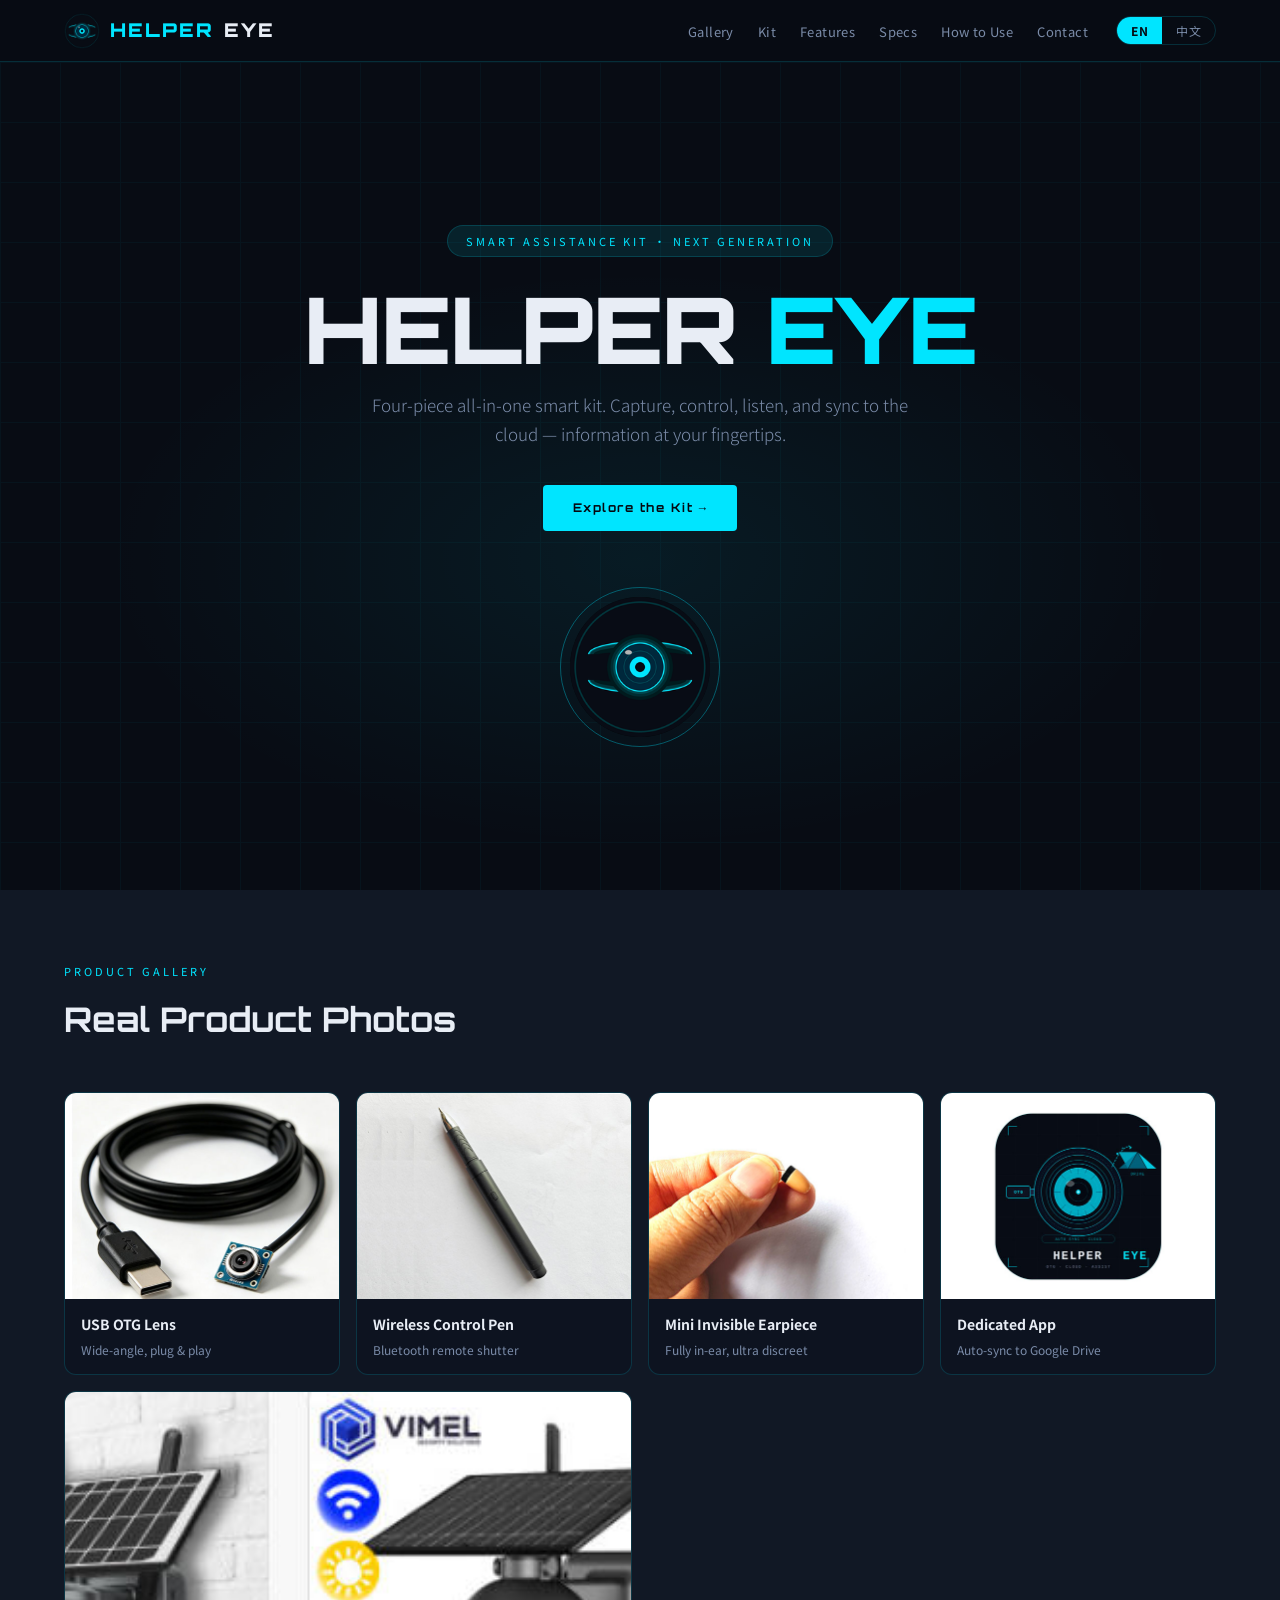
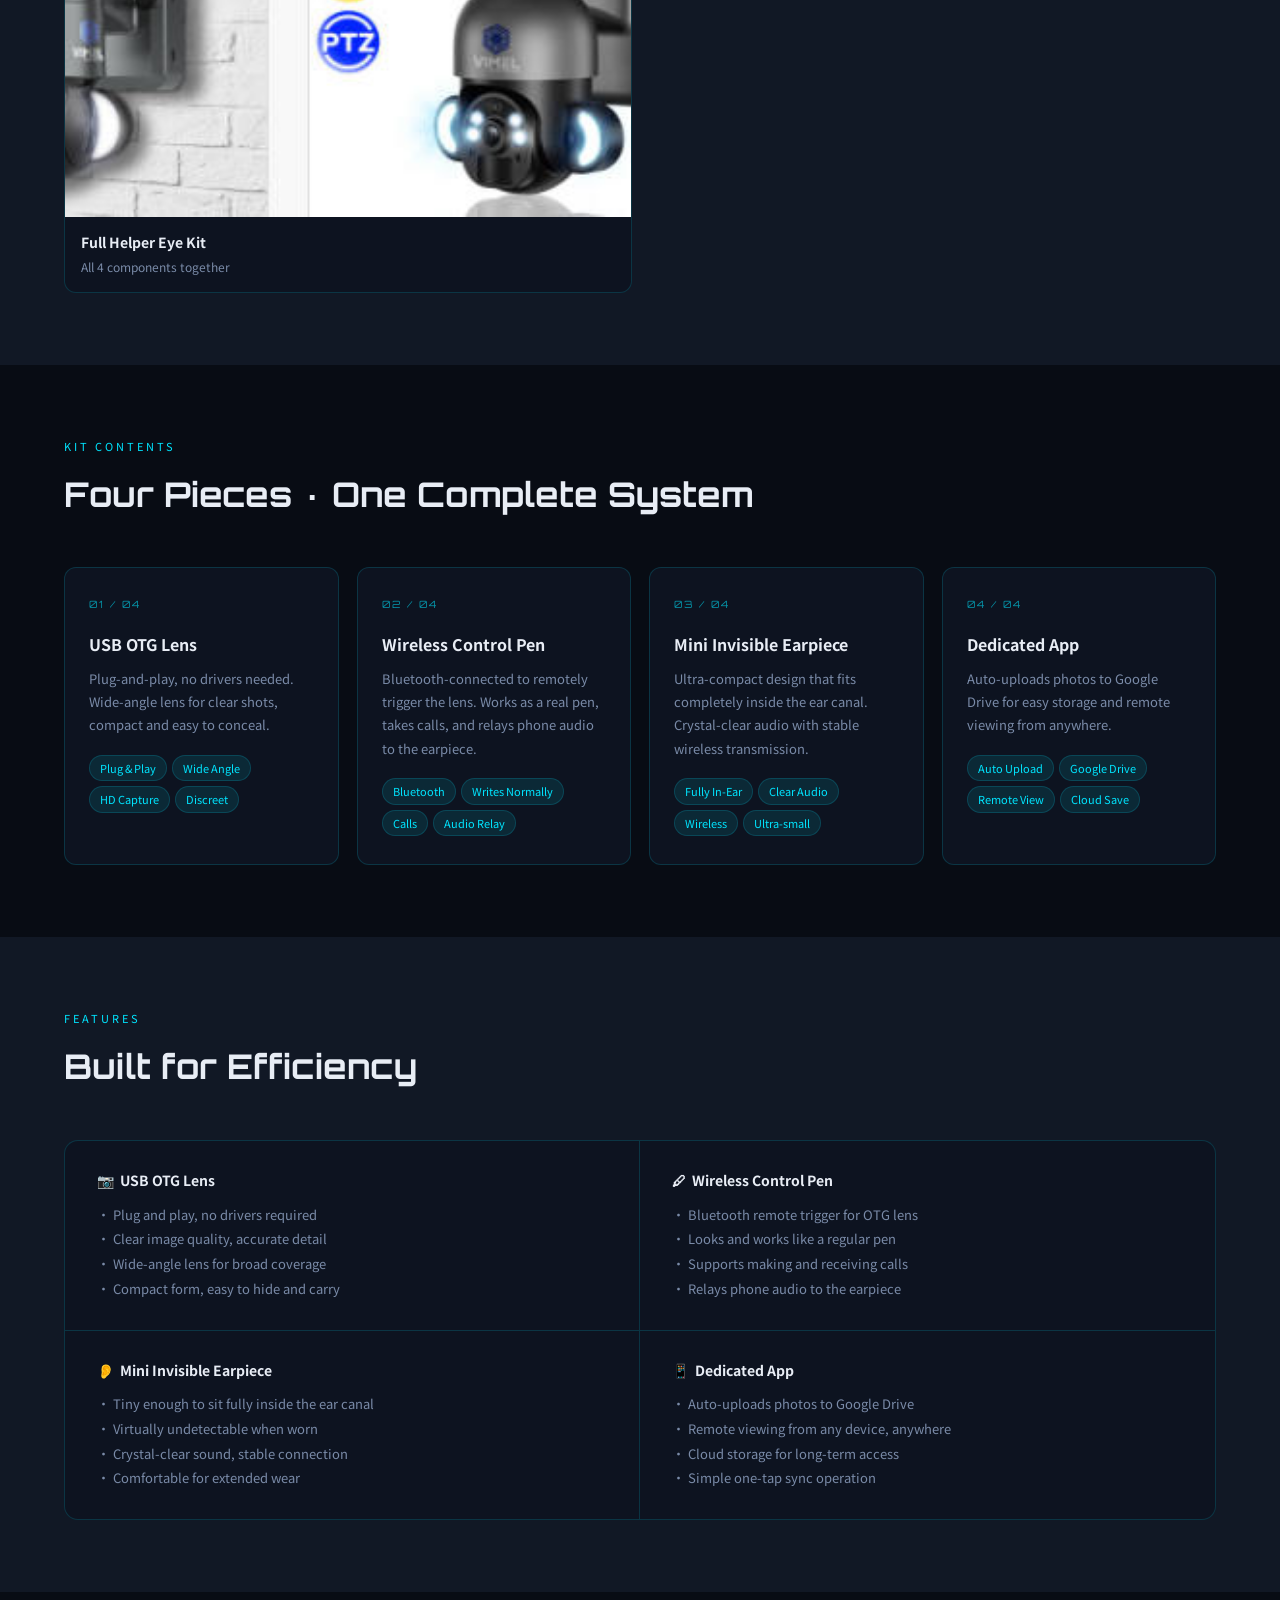
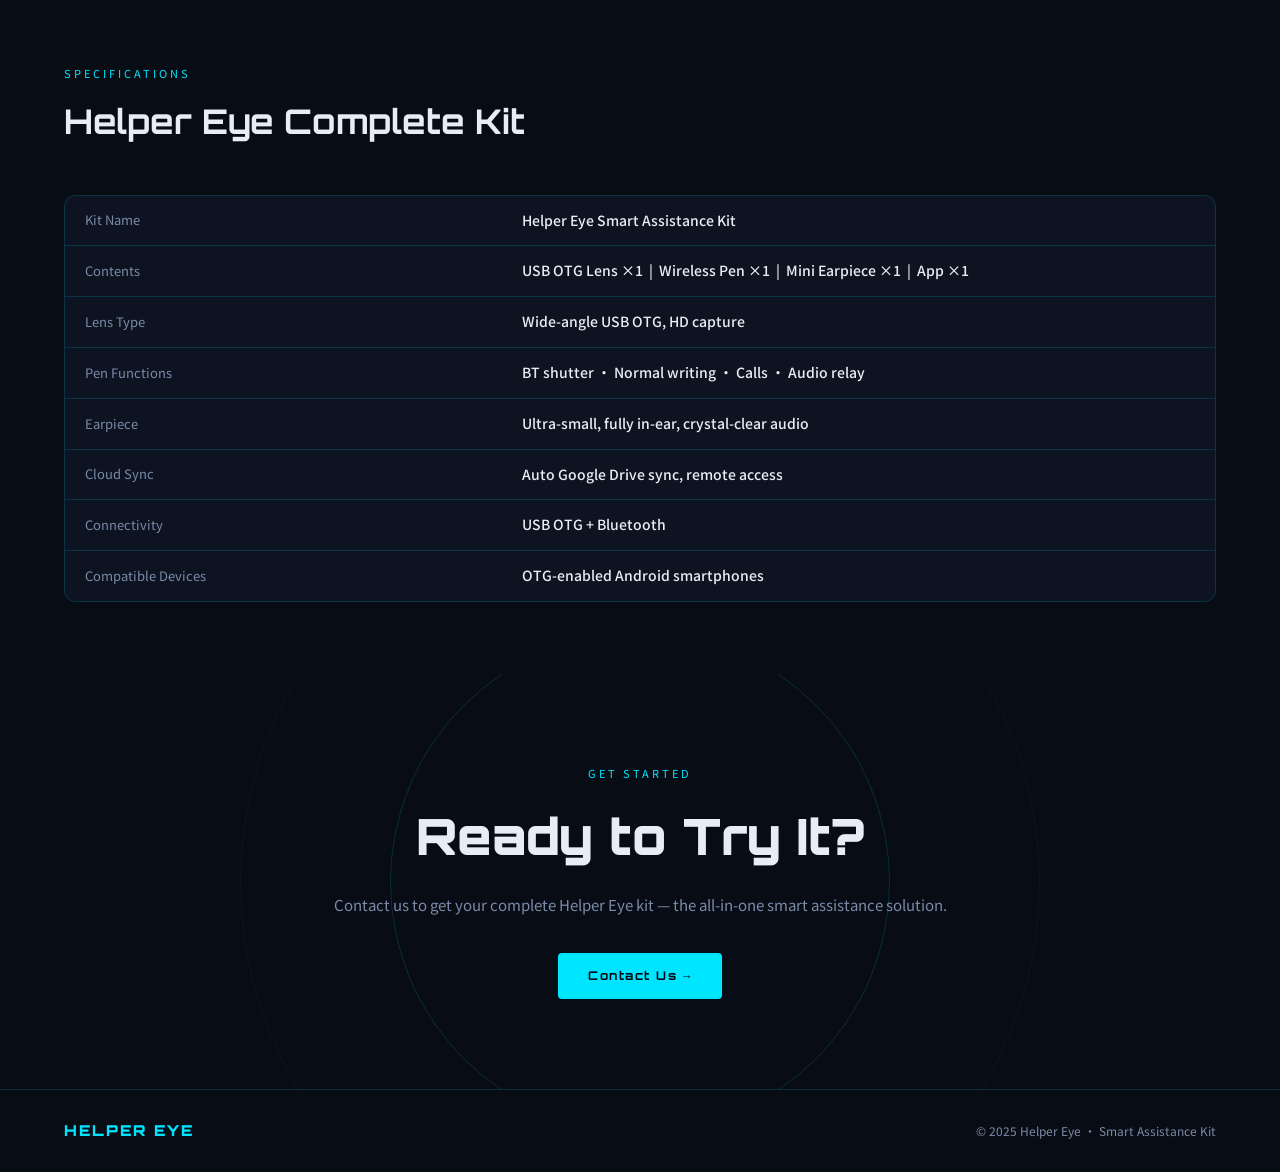
==== index.html @ c48b0da2 "Add files via upload" ====
<!DOCTYPE html>
<html lang="en">
<head>
  <meta charset="UTF-8">
  <meta name="viewport" content="width=device-width, initial-scale=1.0">
  <title>Helper Eye — Smart Assistance Kit</title>
  <link rel="icon" href="favicon.ico" type="image/x-icon">
  <link rel="apple-touch-icon" href="favicon-180.png">
  <link rel="stylesheet" href="style.css">
  <link href="https://fonts.googleapis.com/css2?family=Orbitron:wght@400;700;900&family=Noto+Sans+SC:wght@300;400;500;700&display=swap" rel="stylesheet">
</head>
<body>

<!-- NAV -->
<nav>
  <a href="#" class="nav-logo"><img src="favicon-180.png" alt="Helper Eye Logo" class="nav-logo-img">HELPER <span>EYE</span></a>
  <div class="nav-right">
    <ul class="nav-links" id="nav-links">
      <li><a href="#gallery" onclick="closeMenu()"><span class="en">Gallery</span><span class="zh">产品图册</span></a></li>
      <li><a href="#products" onclick="closeMenu()"><span class="en">Kit</span><span class="zh">套装内容</span></a></li>
      <li><a href="#features" onclick="closeMenu()"><span class="en">Features</span><span class="zh">产品特点</span></a></li>
      <li><a href="#specs" onclick="closeMenu()"><span class="en">Specs</span><span class="zh">规格</span></a></li>
      <li><a href="how-to-use.html" onclick="closeMenu()"><span class="en">How to Use</span><span class="zh">使用方式</span></a></li>
      <li><a href="contact.html" onclick="closeMenu()"><span class="en">Contact</span><span class="zh">联系</span></a></li>
      <li class="mobile-lang">
        <button class="lang-btn" id="mob-btn-en" onclick="setLang('en')">EN</button>
        <button class="lang-btn" id="mob-btn-zh" onclick="setLang('zh')">中文</button>
      </li>
    </ul>
    <div class="lang-toggle">
      <button class="lang-btn active" id="btn-en" onclick="setLang('en')">EN</button>
      <button class="lang-btn" id="btn-zh" onclick="setLang('zh')">中文</button>
    </div>
    <button class="hamburger" id="hamburger" onclick="toggleMenu()" aria-label="Menu">
      <span></span><span></span><span></span>
    </button>
  </div>
</nav>
<div class="nav-overlay" id="nav-overlay" onclick="closeMenu()"></div>

<!-- HERO -->
<section class="hero">
  <div class="hero-bg"></div>
  <div class="grid-bg"></div>
  <div class="hero-badge">
    <span class="en">Smart Assistance Kit · Next Generation</span>
    <span class="zh">智能辅助套装 · 全新一代</span>
  </div>
  <h1>HELPER <span class="accent">EYE</span></h1>
  <p class="hero-sub">
    <span class="en">Four-piece all-in-one smart kit. Capture, control, listen, and sync to the cloud — information at your fingertips.</span>
    <span class="zh">四件套装，一体化智能解决方案。拍摄、遥控、传音、云端同步，让信息触手可及。</span>
  </p>
  <a href="#products" class="hero-cta">
    <span class="en">Explore the Kit →</span>
    <span class="zh">查看套装内容 →</span>
  </a>
  <div class="hero-logo-wrap">
    <img src="images/logo.png" alt="Helper Eye Logo" class="hero-logo-img">
    <div class="hero-logo-ring r1"></div>
    <div class="hero-logo-ring r2"></div>
  </div>
</section>

<!-- GALLERY -->
<section id="gallery" class="bg-dark">
  <div class="section-label"><span class="en">Product Gallery</span><span class="zh">产品图册</span></div>
  <div class="section-title"><span class="en">Real Product Photos</span><span class="zh">产品实拍图</span></div>
  <div class="gallery-grid">

    <!-- 01 USB OTG Lens -->
    <div class="gallery-card">
      <img src="images/otg-lens.jpg" alt="USB OTG Lens" class="gallery-img">
      <div class="gallery-label">
        <div class="gallery-label-title"><span class="en">USB OTG Lens</span><span class="zh">USB OTG 镜头</span></div>
        <div class="gallery-label-sub"><span class="en">Wide-angle, plug &amp; play</span><span class="zh">广角镜头，即插即用</span></div>
      </div>
    </div>

    <!-- 02 Wireless Pen — REAL PHOTO -->
    <div class="gallery-card">
      <img src="images/wireless-pen.jpg" alt="Wireless Control Pen" class="gallery-img">
      <div class="gallery-label">
        <div class="gallery-label-title"><span class="en">Wireless Control Pen</span><span class="zh">无线遥控笔</span></div>
        <div class="gallery-label-sub"><span class="en">Bluetooth remote shutter</span><span class="zh">蓝牙遥控拍照</span></div>
      </div>
    </div>

    <!-- 03 Earpiece -->
    <div class="gallery-card">
      <img src="images/earpiece.jpg" alt="Mini Invisible Earpiece" class="gallery-img">
      <div class="gallery-label">
        <div class="gallery-label-title"><span class="en">Mini Invisible Earpiece</span><span class="zh">迷你隐形耳机</span></div>
        <div class="gallery-label-sub"><span class="en">Fully in-ear, ultra discreet</span><span class="zh">完全入耳，超小隐形</span></div>
      </div>
    </div>

    <!-- 04 App -->
    <div class="gallery-card">
      <img src="images/app-screenshot.jpg" alt="Dedicated App" class="gallery-img">
      <div class="gallery-label">
        <div class="gallery-label-title"><span class="en">Dedicated App</span><span class="zh">配套专属 APP</span></div>
        <div class="gallery-label-sub"><span class="en">Auto-sync to Google Drive</span><span class="zh">自动上传谷歌云盘</span></div>
      </div>
    </div>

    <!-- 05 Full Kit (wide) -->
    <div class="gallery-card gallery-wide">
      <img src="images/full-kit.jpg" alt="Full Helper Eye Kit" class="gallery-img">
      <div class="gallery-label">
        <div class="gallery-label-title"><span class="en">Full Helper Eye Kit</span><span class="zh">Helper Eye 完整套装</span></div>
        <div class="gallery-label-sub"><span class="en">All 4 components together</span><span class="zh">四件套装完整展示</span></div>
      </div>
    </div>

  </div>
</section>

<!-- KIT CONTENTS -->
<section id="products">
  <div class="section-label"><span class="en">Kit Contents</span><span class="zh">套装内容</span></div>
  <div class="section-title"><span class="en">Four Pieces · One Complete System</span><span class="zh">四件一体 · 完整套装</span></div>
  <div class="products-grid">

    <div class="product-card">
      <div class="card-num">01 / 04</div>
      <div class="card-title"><span class="en">USB OTG Lens</span><span class="zh">USB OTG 镜头</span></div>
      <div class="card-desc"><span class="en">Plug-and-play, no drivers needed. Wide-angle lens for clear shots, compact and easy to conceal.</span><span class="zh">即插即用，无需驱动。广角镜头拍照清晰，体积小巧，容易隐藏。</span></div>
      <div class="card-tags">
        <span class="tag"><span class="en">Plug &amp; Play</span><span class="zh">即插即用</span></span>
        <span class="tag"><span class="en">Wide Angle</span><span class="zh">广角镜头</span></span>
        <span class="tag"><span class="en">HD Capture</span><span class="zh">高清拍摄</span></span>
        <span class="tag"><span class="en">Discreet</span><span class="zh">易隐藏</span></span>
      </div>
    </div>

    <div class="product-card">
      <div class="card-num">02 / 04</div>
      <div class="card-title"><span class="en">Wireless Control Pen</span><span class="zh">无线遥控笔</span></div>
      <div class="card-desc"><span class="en">Bluetooth-connected to remotely trigger the lens. Works as a real pen, takes calls, and relays phone audio to the earpiece.</span><span class="zh">蓝牙遥控镜头拍照，可正常书写，可接听电话，可将手机声音传送给隐形耳机。</span></div>
      <div class="card-tags">
        <span class="tag"><span class="en">Bluetooth</span><span class="zh">蓝牙遥控</span></span>
        <span class="tag"><span class="en">Writes Normally</span><span class="zh">可正常书写</span></span>
        <span class="tag"><span class="en">Calls</span><span class="zh">接听电话</span></span>
        <span class="tag"><span class="en">Audio Relay</span><span class="zh">声音传送</span></span>
      </div>
    </div>

    <div class="product-card">
      <div class="card-num">03 / 04</div>
      <div class="card-title"><span class="en">Mini Invisible Earpiece</span><span class="zh">无线迷你隐形耳机</span></div>
      <div class="card-desc"><span class="en">Ultra-compact design that fits completely inside the ear canal. Crystal-clear audio with stable wireless transmission.</span><span class="zh">超小体积，可完全放进耳道，佩戴隐蔽。声音清晰，无线传输稳定。</span></div>
      <div class="card-tags">
        <span class="tag"><span class="en">Fully In-Ear</span><span class="zh">完全隐形</span></span>
        <span class="tag"><span class="en">Clear Audio</span><span class="zh">声音清晰</span></span>
        <span class="tag"><span class="en">Wireless</span><span class="zh">无线传输</span></span>
        <span class="tag"><span class="en">Ultra-small</span><span class="zh">超小体积</span></span>
      </div>
    </div>

    <div class="product-card">
      <div class="card-num">04 / 04</div>
      <div class="card-title"><span class="en">Dedicated App</span><span class="zh">配套专属 APP</span></div>
      <div class="card-desc"><span class="en">Auto-uploads photos to Google Drive for easy storage and remote viewing from anywhere.</span><span class="zh">自动上传图片至谷歌云盘，支持远程查看与方便保存，数据安全有保障。</span></div>
      <div class="card-tags">
        <span class="tag"><span class="en">Auto Upload</span><span class="zh">自动上传</span></span>
        <span class="tag">Google Drive</span>
        <span class="tag"><span class="en">Remote View</span><span class="zh">远程查看</span></span>
        <span class="tag"><span class="en">Cloud Save</span><span class="zh">方便保存</span></span>
      </div>
    </div>

  </div>
</section>

<!-- FEATURES -->
<section id="features" class="bg-dark">
  <div class="section-label"><span class="en">Features</span><span class="zh">产品特点</span></div>
  <div class="section-title"><span class="en">Built for Efficiency</span><span class="zh">专为效率而生</span></div>
  <div class="features-wrap">
    <div class="feature-row">
      <div class="feature-cell">
        <div class="feature-name">📷 &nbsp;<span class="en">USB OTG Lens</span><span class="zh">USB OTG 镜头</span></div>
        <div class="feature-detail">
          <span class="en">· Plug and play, no drivers required<br>· Clear image quality, accurate detail<br>· Wide-angle lens for broad coverage<br>· Compact form, easy to hide and carry</span>
          <span class="zh">· 即插即用，无需任何驱动<br>· 拍照画质清晰，细节还原准确<br>· 广角镜头，视野范围广<br>· 体积小巧，容易隐藏携带</span>
        </div>
      </div>
      <div class="feature-cell">
        <div class="feature-name">🖊 &nbsp;<span class="en">Wireless Control Pen</span><span class="zh">无线遥控笔</span></div>
        <div class="feature-detail">
          <span class="en">· Bluetooth remote trigger for OTG lens<br>· Looks and works like a regular pen<br>· Supports making and receiving calls<br>· Relays phone audio to the earpiece</span>
          <span class="zh">· 蓝牙遥控 USB OTG 镜头拍照<br>· 外观正常，可日常书写使用<br>· 支持接听和拨打电话<br>· 可将手机声音传送至隐形耳机</span>
        </div>
      </div>
    </div>
    <div class="feature-row">
      <div class="feature-cell">
        <div class="feature-name">👂 &nbsp;<span class="en">Mini Invisible Earpiece</span><span class="zh">迷你隐形耳机</span></div>
        <div class="feature-detail">
          <span class="en">· Tiny enough to sit fully inside the ear canal<br>· Virtually undetectable when worn<br>· Crystal-clear sound, stable connection<br>· Comfortable for extended wear</span>
          <span class="zh">· 超小设计，可完全放进耳道<br>· 佩戴后外观隐蔽，不易察觉<br>· 声音清晰，传输稳定不断音<br>· 舒适佩戴，长时间使用无负担</span>
        </div>
      </div>
      <div class="feature-cell">
        <div class="feature-name">📱 &nbsp;<span class="en">Dedicated App</span><span class="zh">专属 APP</span></div>
        <div class="feature-detail">
          <span class="en">· Auto-uploads photos to Google Drive<br>· Remote viewing from any device, anywhere<br>· Cloud storage for long-term access<br>· Simple one-tap sync operation</span>
          <span class="zh">· 拍摄后自动上传谷歌云盘<br>· 支持随时随地远程查看图片<br>· 云端存储，方便长期保存<br>· 操作简单，一键完成同步</span>
        </div>
      </div>
    </div>
  </div>
</section>

<!-- SPECS -->
<section id="specs">
  <div class="section-label"><span class="en">Specifications</span><span class="zh">套装规格</span></div>
  <div class="section-title"><span class="en">Helper Eye Complete Kit</span><span class="zh">Helper Eye 完整套装</span></div>
  <div class="spec-wrap">
    <table class="spec-table">
      <tr>
        <td><span class="en">Kit Name</span><span class="zh">套装名称</span></td>
        <td>Helper Eye Smart Assistance Kit</td>
      </tr>
      <tr>
        <td><span class="en">Contents</span><span class="zh">套装内容</span></td>
        <td><span class="en">USB OTG Lens ×1 &nbsp;|&nbsp; Wireless Pen ×1 &nbsp;|&nbsp; Mini Earpiece ×1 &nbsp;|&nbsp; App ×1</span><span class="zh">USB OTG 镜头 ×1 &nbsp;|&nbsp; 遥控笔 ×1 &nbsp;|&nbsp; 隐形耳机 ×1 &nbsp;|&nbsp; 专属 APP ×1</span></td>
      </tr>
      <tr>
        <td><span class="en">Lens Type</span><span class="zh">镜头类型</span></td>
        <td><span class="en">Wide-angle USB OTG, HD capture</span><span class="zh">广角 USB OTG 镜头，高清拍摄</span></td>
      </tr>
      <tr>
        <td><span class="en">Pen Functions</span><span class="zh">遥控笔功能</span></td>
        <td><span class="en">BT shutter · Normal writing · Calls · Audio relay</span><span class="zh">蓝牙遥控拍照 · 正常书写 · 接听电话 · 声音传送</span></td>
      </tr>
      <tr>
        <td><span class="en">Earpiece</span><span class="zh">耳机特点</span></td>
        <td><span class="en">Ultra-small, fully in-ear, crystal-clear audio</span><span class="zh">超小隐形，完全入耳，声音清晰</span></td>
      </tr>
      <tr>
        <td><span class="en">Cloud Sync</span><span class="zh">云端同步</span></td>
        <td><span class="en">Auto Google Drive sync, remote access</span><span class="zh">谷歌云盘自动同步，支持远程查看</span></td>
      </tr>
      <tr>
        <td><span class="en">Connectivity</span><span class="zh">连接方式</span></td>
        <td>USB OTG + Bluetooth</td>
      </tr>
      <tr>
        <td><span class="en">Compatible Devices</span><span class="zh">适用设备</span></td>
        <td><span class="en">OTG-enabled Android smartphones</span><span class="zh">支持 OTG 的 Android 手机</span></td>
      </tr>
    </table>
  </div>
</section>

<!-- CTA / CONTACT -->
<section class="cta-section" id="contact">
  <div class="cta-ring r1"></div>
  <div class="cta-ring r2"></div>
  <div class="section-label"><span class="en">Get Started</span><span class="zh">立即获取</span></div>
  <div class="cta-title"><span class="en">Ready to Try It?</span><span class="zh">准备好了吗？</span></div>
  <p class="cta-sub">
    <span class="en">Contact us to get your complete Helper Eye kit — the all-in-one smart assistance solution.</span>
    <span class="zh">联系我们获取 Helper Eye 完整套装，体验四件合一的智能辅助方案。</span>
  </p>
  <a href="contact.html" class="hero-cta">
    <span class="en">Contact Us →</span>
    <span class="zh">立即联系我们 →</span>
  </a>
</section>

<!-- FOOTER -->
<footer>
  <div class="footer-logo">HELPER EYE</div>
  <div class="footer-copy">© 2025 Helper Eye · <span class="en">Smart Assistance Kit</span><span class="zh">智能辅助套装</span></div>
</footer>

<script src="script.js"></script>
</body>
</html>
---- style.css ----
/* ============================================
   Helper Eye — style.css
   ============================================ */

*, *::before, *::after { box-sizing: border-box; margin: 0; padding: 0; }

:root {
  --primary: #00e5ff;
  --primary-dim: rgba(0, 229, 255, 0.10);
  --primary-glow: rgba(0, 229, 255, 0.30);
  --bg: #080c14;
  --bg2: #0d1320;
  --bg3: #111825;
  --text: #e8edf5;
  --text-dim: #7a8ba8;
  --border: rgba(0, 229, 255, 0.16);
}

html { scroll-behavior: smooth; }

body {
  background: var(--bg);
  color: var(--text);
  font-family: 'Noto Sans SC', sans-serif;
  font-weight: 400;
  line-height: 1.7;
  overflow-x: hidden;
}

/* ── LANGUAGE SWITCHER ── */
.zh { display: none; }
.en { display: inline; }

body.lang-zh .zh { display: inline; }
body.lang-zh .en { display: none; }

/* ── NAV ── */
nav {
  position: sticky;
  top: 0;
  z-index: 100;
  display: flex;
  align-items: center;
  justify-content: space-between;
  padding: 0 5%;
  height: 62px;
  background: rgba(8, 12, 20, 0.92);
  backdrop-filter: blur(14px);
  border-bottom: 0.5px solid var(--border);
}
.nav-logo {
  font-family: 'Orbitron', monospace;
  font-weight: 900;
  font-size: 19px;
  color: var(--primary);
  letter-spacing: 2px;
  text-decoration: none;
  display: flex;
  align-items: center;
  gap: 10px;
}
.nav-logo span { color: var(--text); }
.nav-logo-img {
  width: 36px;
  height: 36px;
  object-fit: contain;
  border-radius: 50%;
  flex-shrink: 0;
}
.nav-right { display: flex; align-items: center; gap: 28px; }
.nav-links { display: flex; gap: 24px; list-style: none; }
.nav-links a {
  font-size: 13px;
  color: var(--text-dim);
  text-decoration: none;
  letter-spacing: 0.4px;
  transition: color 0.2s;
}
.nav-links a:hover { color: var(--primary); }
.lang-toggle {
  display: flex;
  border: 0.5px solid var(--border);
  border-radius: 20px;
  overflow: hidden;
}
.lang-btn {
  padding: 5px 14px;
  cursor: pointer;
  color: var(--text-dim);
  background: transparent;
  border: none;
  font-size: 12px;
  letter-spacing: 0.5px;
  transition: all 0.2s;
  font-family: inherit;
}
.lang-btn.active {
  background: var(--primary);
  color: #050810;
  font-weight: 700;
}

/* ── HERO ── */
.hero {
  min-height: 92vh;
  display: flex;
  flex-direction: column;
  align-items: center;
  justify-content: center;
  text-align: center;
  padding: 80px 5% 60px;
  position: relative;
  overflow: hidden;
}
.hero-bg {
  position: absolute; inset: 0; z-index: 0;
  background: radial-gradient(ellipse 60% 50% at 50% 60%, rgba(0,229,255,0.07) 0%, transparent 70%);
}
.grid-bg {
  position: absolute; inset: 0; z-index: 0; opacity: 0.035;
  background-image:
    linear-gradient(var(--primary) 1px, transparent 1px),
    linear-gradient(90deg, var(--primary) 1px, transparent 1px);
  background-size: 60px 60px;
}
.hero-badge {
  position: relative; z-index: 1;
  display: inline-block;
  font-size: 11px;
  letter-spacing: 3px;
  text-transform: uppercase;
  color: var(--primary);
  border: 0.5px solid var(--border);
  padding: 6px 18px;
  border-radius: 20px;
  margin-bottom: 24px;
  background: var(--primary-dim);
}
.hero h1 {
  position: relative; z-index: 1;
  font-family: 'Orbitron', monospace;
  font-weight: 900;
  font-size: clamp(44px, 9vw, 92px);
  line-height: 1.04;
  letter-spacing: -1px;
  margin-bottom: 14px;
}
.hero h1 .accent { color: var(--primary); }
.hero-sub {
  position: relative; z-index: 1;
  font-size: clamp(14px, 2vw, 17px);
  color: var(--text-dim);
  max-width: 540px;
  margin: 0 auto 36px;
  font-weight: 300;
}
.hero-cta {
  position: relative; z-index: 1;
  display: inline-flex;
  align-items: center;
  gap: 10px;
  background: var(--primary);
  color: #050810;
  font-family: 'Orbitron', monospace;
  font-weight: 700;
  font-size: 12px;
  letter-spacing: 1.5px;
  padding: 13px 30px;
  border-radius: 4px;
  text-decoration: none;
  transition: opacity 0.2s, transform 0.2s;
}
.hero-cta:hover { opacity: 0.85; transform: translateY(-2px); }
.eye-svg {
  position: relative; z-index: 1;
  margin-top: 56px;
  width: 110px; height: 55px;
}

/* ── HERO LOGO ── */
.hero-logo-wrap {
  position: relative;
  z-index: 1;
  margin-top: 56px;
  width: 160px;
  height: 160px;
  display: flex;
  align-items: center;
  justify-content: center;
}
.hero-logo-img {
  width: 140px;
  height: 140px;
  object-fit: contain;
  border-radius: 50%;
  position: relative;
  z-index: 2;
  animation: hero-logo-pulse 4s ease-in-out infinite;
}
@keyframes hero-logo-pulse {
  0%, 100% { filter: drop-shadow(0 0 12px rgba(0,229,255,0.5)); }
  50%       { filter: drop-shadow(0 0 28px rgba(0,229,255,0.9)); }
}
.hero-logo-ring {
  position: absolute;
  border-radius: 50%;
  border: 1px solid rgba(0,229,255,0.3);
  animation: hero-ring-expand 3s ease-out infinite;
}
.hero-logo-ring.r1 {
  width: 160px; height: 160px;
  animation-delay: 0s;
}
.hero-logo-ring.r2 {
  width: 160px; height: 160px;
  animation-delay: 1.5s;
}
@keyframes hero-ring-expand {
  0%   { transform: scale(1);   opacity: 0.5; }
  100% { transform: scale(1.6); opacity: 0; }
}

/* ── SECTIONS ── */
section { padding: 72px 5%; }
.bg-dark { background: var(--bg3); }
.section-label {
  font-size: 11px;
  letter-spacing: 3px;
  text-transform: uppercase;
  color: var(--primary);
  margin-bottom: 10px;
}
.section-title {
  font-family: 'Orbitron', monospace;
  font-weight: 700;
  font-size: clamp(22px, 4vw, 34px);
  margin-bottom: 44px;
  color: var(--text);
}

/* ── GALLERY ── */
.gallery-grid {
  display: grid;
  grid-template-columns: repeat(auto-fit, minmax(220px, 1fr));
  gap: 16px;
}
.gallery-card {
  border-radius: 12px;
  overflow: hidden;
  border: 0.5px solid var(--border);
  background: var(--bg2);
  transition: border-color 0.3s, transform 0.3s;
  cursor: pointer;
}
.gallery-card:hover { border-color: var(--primary); transform: translateY(-4px); }
.gallery-wide { grid-column: span 2; }
.gallery-img {
  width: 100%;
  aspect-ratio: 4 / 3;
  object-fit: cover;
  display: block;
}
.gallery-placeholder {
  width: 100%;
  aspect-ratio: 4 / 3;
  display: flex;
  flex-direction: column;
  align-items: center;
  justify-content: center;
  background: linear-gradient(135deg, var(--bg3) 0%, #0a1020 100%);
  border-bottom: 0.5px solid var(--border);
  gap: 12px;
  color: var(--text-dim);
}
.gallery-placeholder svg { opacity: 0.35; }
.placeholder-text {
  font-size: 11px;
  letter-spacing: 1px;
  opacity: 0.5;
}
.gallery-label { padding: 14px 16px; }
.gallery-label-title { font-size: 14px; font-weight: 700; color: var(--text); margin-bottom: 3px; }
.gallery-label-sub { font-size: 12px; color: var(--text-dim); }

/* ── PRODUCT CARDS ── */
.products-grid {
  display: grid;
  grid-template-columns: repeat(auto-fit, minmax(230px, 1fr));
  gap: 18px;
}
.product-card {
  background: var(--bg2);
  border: 0.5px solid var(--border);
  border-radius: 12px;
  padding: 28px 24px;
  position: relative;
  overflow: hidden;
  transition: border-color 0.3s, transform 0.3s;
}
.product-card:hover { border-color: var(--primary); transform: translateY(-4px); }
.product-card::before {
  content: '';
  position: absolute; top: 0; left: 0; right: 0; height: 2px;
  background: linear-gradient(90deg, transparent, var(--primary), transparent);
  opacity: 0;
  transition: opacity 0.3s;
}
.product-card:hover::before { opacity: 1; }
.card-num {
  font-family: 'Orbitron', monospace;
  font-size: 10px;
  color: var(--primary);
  letter-spacing: 2px;
  margin-bottom: 18px;
  opacity: 0.6;
}
.card-title { font-weight: 700; font-size: 16px; margin-bottom: 8px; color: var(--text); }
.card-desc { font-size: 13px; color: var(--text-dim); line-height: 1.8; }
.card-tags { display: flex; flex-wrap: wrap; gap: 5px; margin-top: 18px; }
.tag {
  font-size: 11px;
  padding: 3px 10px;
  border-radius: 20px;
  border: 0.5px solid var(--border);
  color: var(--primary);
  background: var(--primary-dim);
}

/* ── FEATURES ── */
.features-wrap {
  background: var(--bg2);
  border: 0.5px solid var(--border);
  border-radius: 14px;
  overflow: hidden;
}
.feature-row {
  display: grid;
  grid-template-columns: 1fr 1fr;
  border-bottom: 0.5px solid var(--border);
}
.feature-row:last-child { border-bottom: none; }
.feature-cell { padding: 28px 32px; border-right: 0.5px solid var(--border); }
.feature-cell:last-child { border-right: none; }
.feature-name { font-weight: 700; font-size: 14px; margin-bottom: 10px; color: var(--text); }
.feature-detail { font-size: 13px; color: var(--text-dim); line-height: 1.9; }

/* ── SPEC TABLE ── */
.spec-wrap {
  background: var(--bg2);
  border: 0.5px solid var(--border);
  border-radius: 12px;
  overflow: hidden;
}
.spec-table { width: 100%; border-collapse: collapse; font-size: 14px; }
.spec-table tr { border-bottom: 0.5px solid var(--border); }
.spec-table tr:last-child { border-bottom: none; }
.spec-table td { padding: 13px 20px; }
.spec-table td:first-child { color: var(--text-dim); width: 38%; font-size: 13px; }
.spec-table td:last-child { color: var(--text); font-weight: 500; }
.spec-table tr:hover td { background: var(--primary-dim); }

/* ── CTA ── */
.cta-section {
  text-align: center;
  padding: 90px 5%;
  position: relative;
  overflow: hidden;
}
.cta-ring {
  position: absolute;
  top: 50%; left: 50%;
  transform: translate(-50%, -50%);
  border-radius: 50%;
  border: 0.5px solid var(--border);
  pointer-events: none;
}
.r1 { width: 500px; height: 500px; }
.r2 { width: 800px; height: 800px; border-color: rgba(0,229,255,0.05); }
.cta-title {
  font-family: 'Orbitron', monospace;
  font-weight: 900;
  font-size: clamp(26px, 5vw, 50px);
  margin-bottom: 14px;
  position: relative; z-index: 1;
}
.cta-sub {
  font-size: 15px;
  color: var(--text-dim);
  margin-bottom: 36px;
  position: relative; z-index: 1;
}
.cta-section .section-label { position: relative; z-index: 1; }
.cta-section .hero-cta { position: relative; z-index: 1; }

/* ── FOOTER ── */
footer {
  border-top: 0.5px solid var(--border);
  padding: 28px 5%;
  display: flex;
  align-items: center;
  justify-content: space-between;
  flex-wrap: wrap;
  gap: 14px;
}
.footer-logo {
  font-family: 'Orbitron', monospace;
  font-weight: 900;
  font-size: 15px;
  color: var(--primary);
  letter-spacing: 2px;
}
.footer-copy { font-size: 12px; color: var(--text-dim); }

/* ── HAMBURGER BUTTON ── */
.hamburger {
  display: none;
  flex-direction: column;
  justify-content: center;
  gap: 5px;
  width: 36px; height: 36px;
  background: transparent;
  border: 0.5px solid var(--border);
  border-radius: 6px;
  cursor: pointer;
  padding: 6px;
  flex-shrink: 0;
}
.hamburger span {
  display: block;
  width: 100%; height: 1.5px;
  background: var(--primary);
  border-radius: 2px;
  transition: all 0.3s ease;
}
.hamburger.open span:nth-child(1) { transform: translateY(6.5px) rotate(45deg); }
.hamburger.open span:nth-child(2) { opacity: 0; transform: scaleX(0); }
.hamburger.open span:nth-child(3) { transform: translateY(-6.5px) rotate(-45deg); }

/* ── MOBILE NAV OVERLAY ── */
.nav-overlay {
  display: none;
  position: fixed; inset: 0;
  background: rgba(0,0,0,0.5);
  z-index: 98;
  backdrop-filter: blur(2px);
}
.nav-overlay.active { display: block; }

/* ── MOBILE LANG (inside menu) ── */
.mobile-lang { display: none; }

/* ── RESPONSIVE ── */
@media (max-width: 768px) {
  /* Hamburger visible */
  .hamburger { display: flex; }

  /* Desktop lang toggle hidden on mobile */
  .lang-toggle { display: none; }

  /* Nav links: slide-in drawer from top */
  .nav-links {
    display: flex !important;
    flex-direction: column;
    position: fixed;
    top: 62px; left: 0; right: 0;
    background: rgba(8,12,20,0.98);
    backdrop-filter: blur(16px);
    border-bottom: 0.5px solid var(--border);
    padding: 16px 0 24px;
    gap: 0;
    z-index: 99;
    transform: translateY(-110%);
    transition: transform 0.35s cubic-bezier(0.4,0,0.2,1);
  }
  .nav-links.open { transform: translateY(0); }

  .nav-links li a {
    display: block;
    padding: 14px 28px;
    font-size: 15px;
    color: var(--text-dim);
    border-bottom: 0.5px solid rgba(0,229,255,0.06);
  }
  .nav-links li:last-child a { border-bottom: none; }
  .nav-links li a:hover { color: var(--primary); background: var(--primary-dim); }

  /* Mobile lang toggle inside menu */
  .mobile-lang {
    display: flex;
    gap: 10px;
    padding: 16px 28px 0;
  }
  .mobile-lang .lang-btn {
    flex: 1;
    padding: 8px;
    border-radius: 6px;
    border: 0.5px solid var(--border);
    font-size: 13px;
  }
  .mobile-lang .lang-btn.active {
    background: var(--primary);
    color: #050810;
    font-weight: 700;
  }

  /* Section layout fixes */
  .feature-row { grid-template-columns: 1fr; }
  .feature-cell { border-right: none; border-bottom: 0.5px solid var(--border); }
  .gallery-wide { grid-column: span 1; }

  /* Hero padding */
  .hero { padding: 60px 5% 40px; }
  section { padding: 52px 5%; }
}
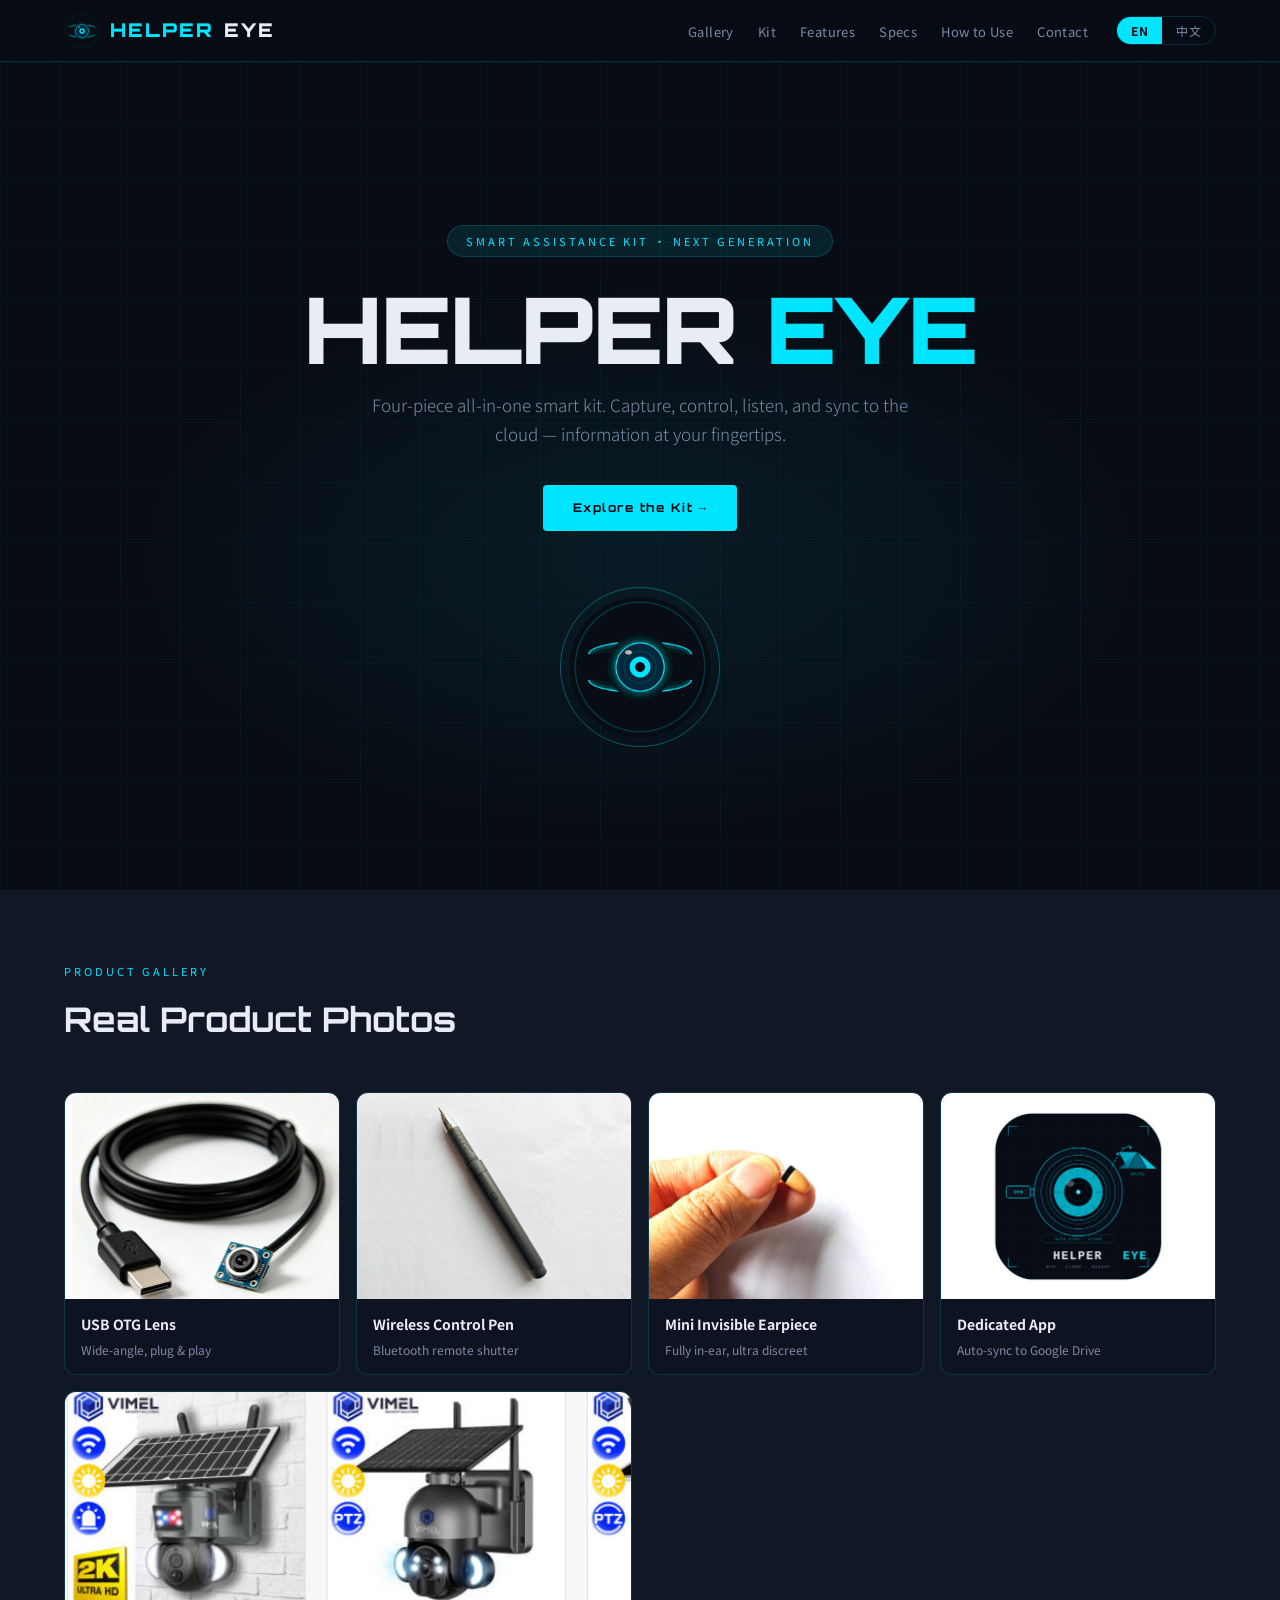
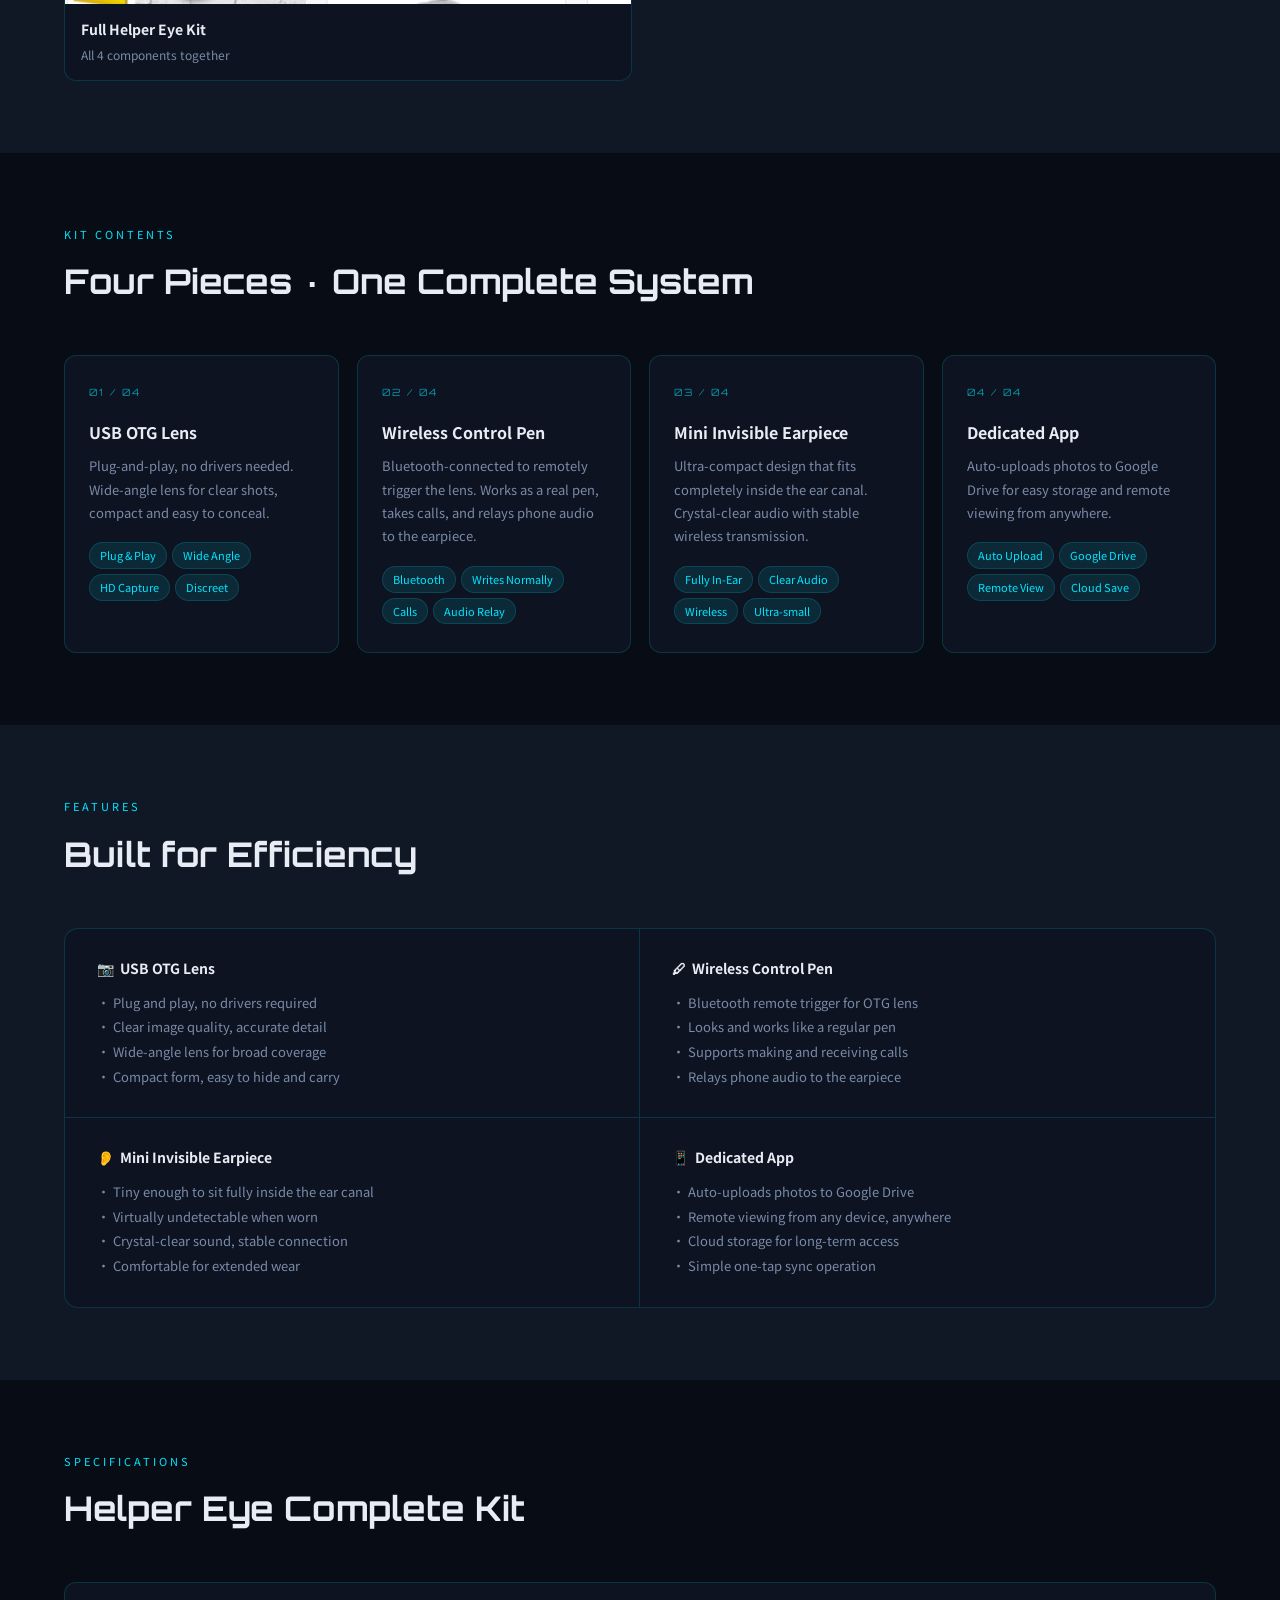
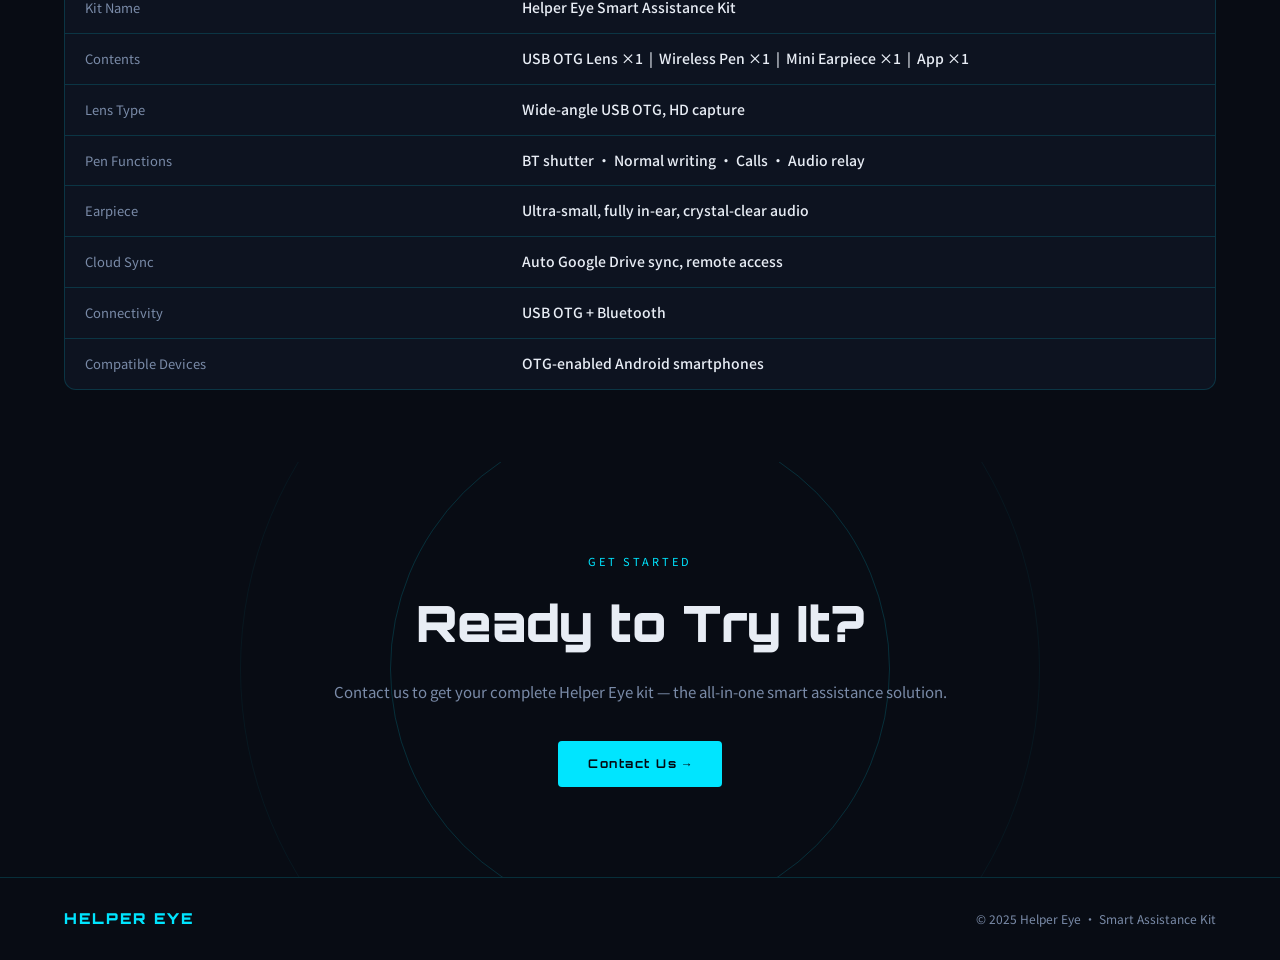
==== commit 0a00a654: "Update index.html" ====
--- a/index.html
+++ b/index.html
@@ -106,7 +106,7 @@
 
     <!-- 05 Full Kit (wide) -->
     <div class="gallery-card gallery-wide">
-      <img src="images/full-kit.jpg" alt="Full Helper Eye Kit" class="gallery-img">
+      <img src="images/full-kit.jpg" alt="Full Helper Eye Kit" class="gallery-img" style="aspect-ratio:16/6">
       <div class="gallery-label">
         <div class="gallery-label-title"><span class="en">Full Helper Eye Kit</span><span class="zh">Helper Eye 完整套装</span></div>
         <div class="gallery-label-sub"><span class="en">All 4 components together</span><span class="zh">四件套装完整展示</span></div>
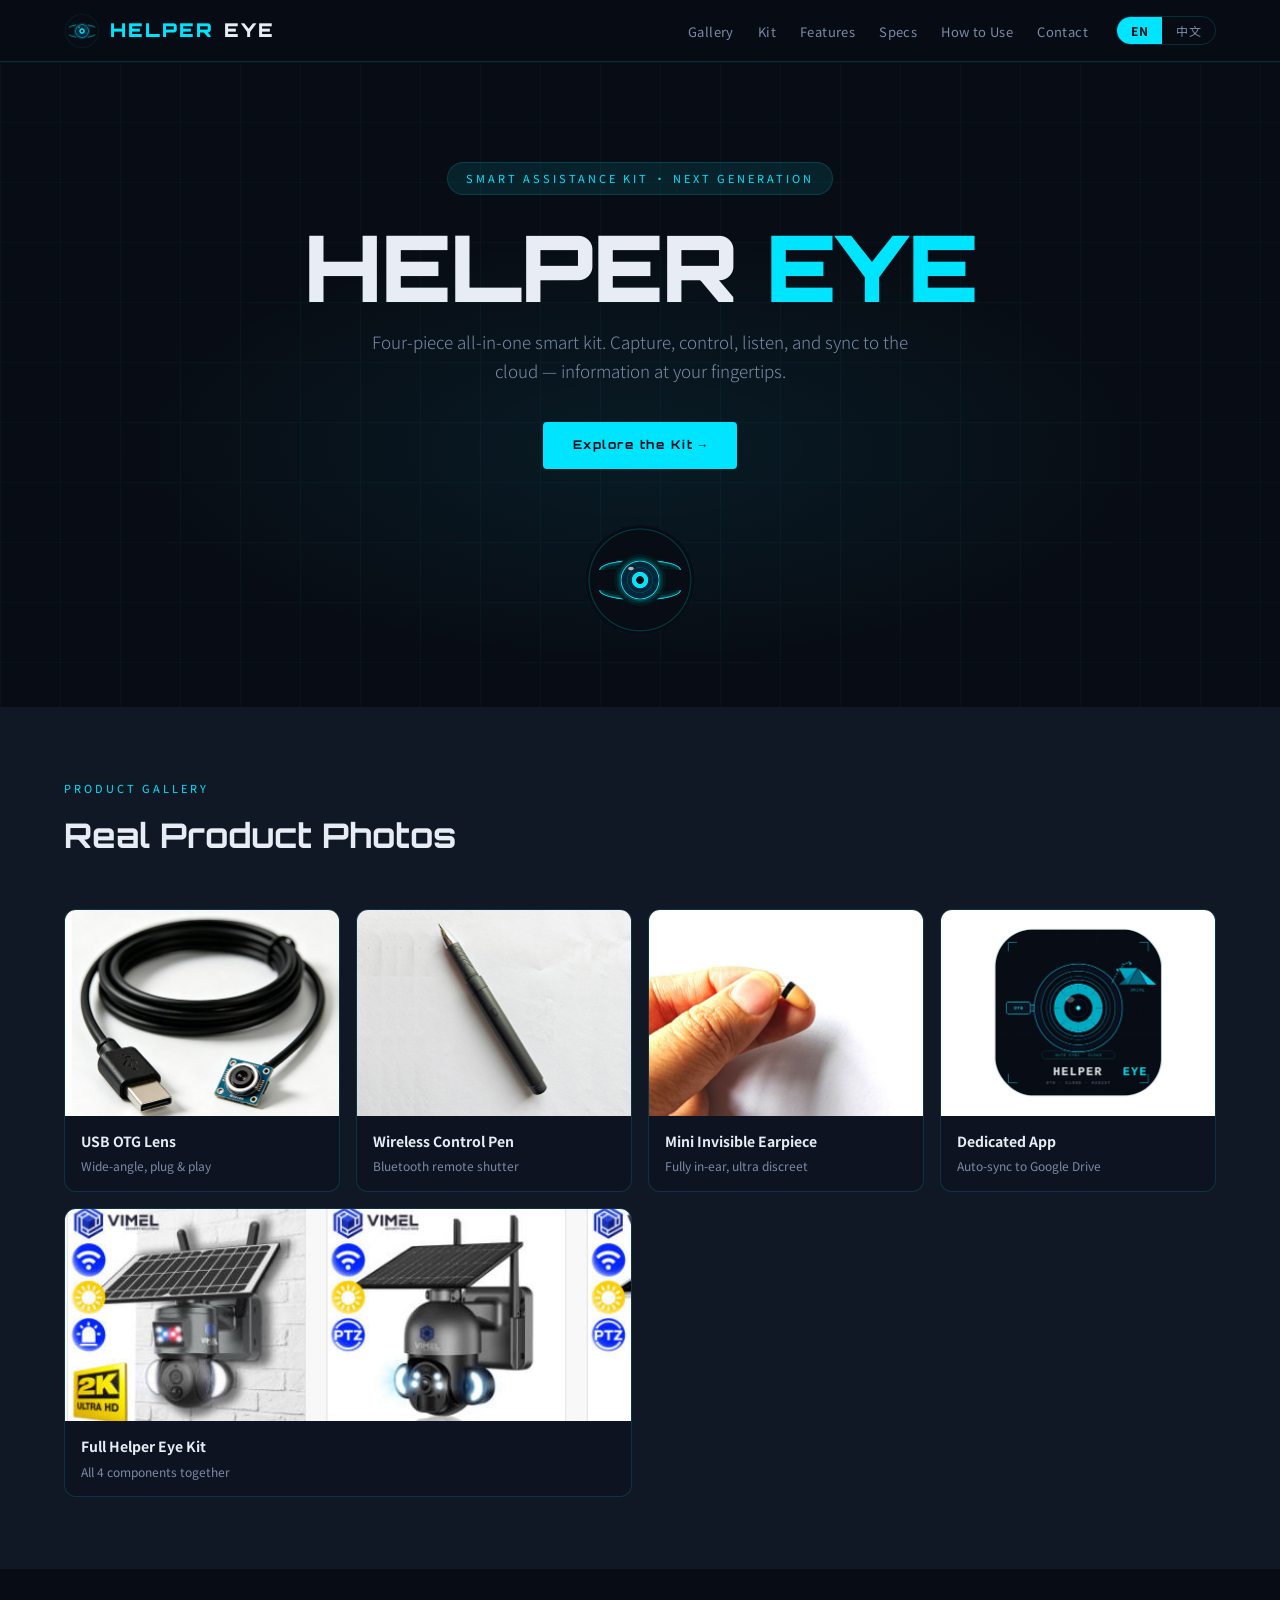
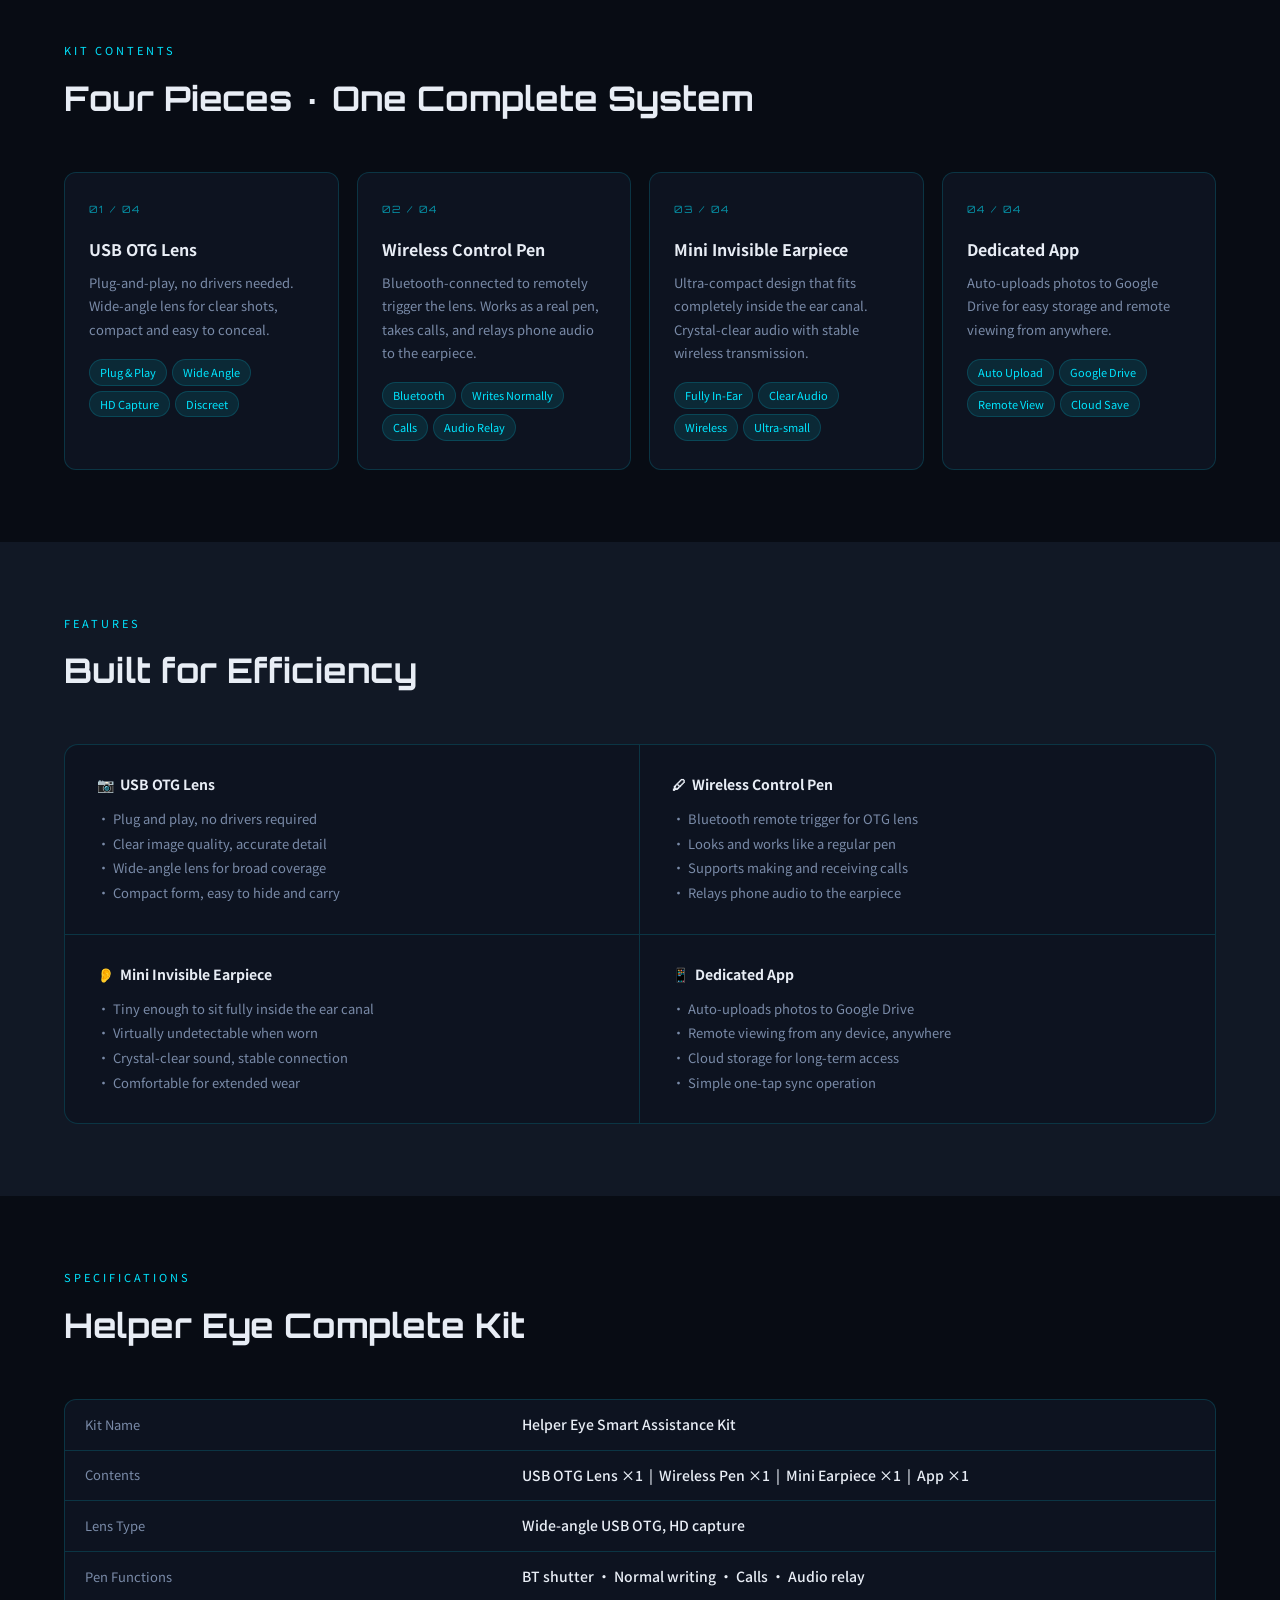
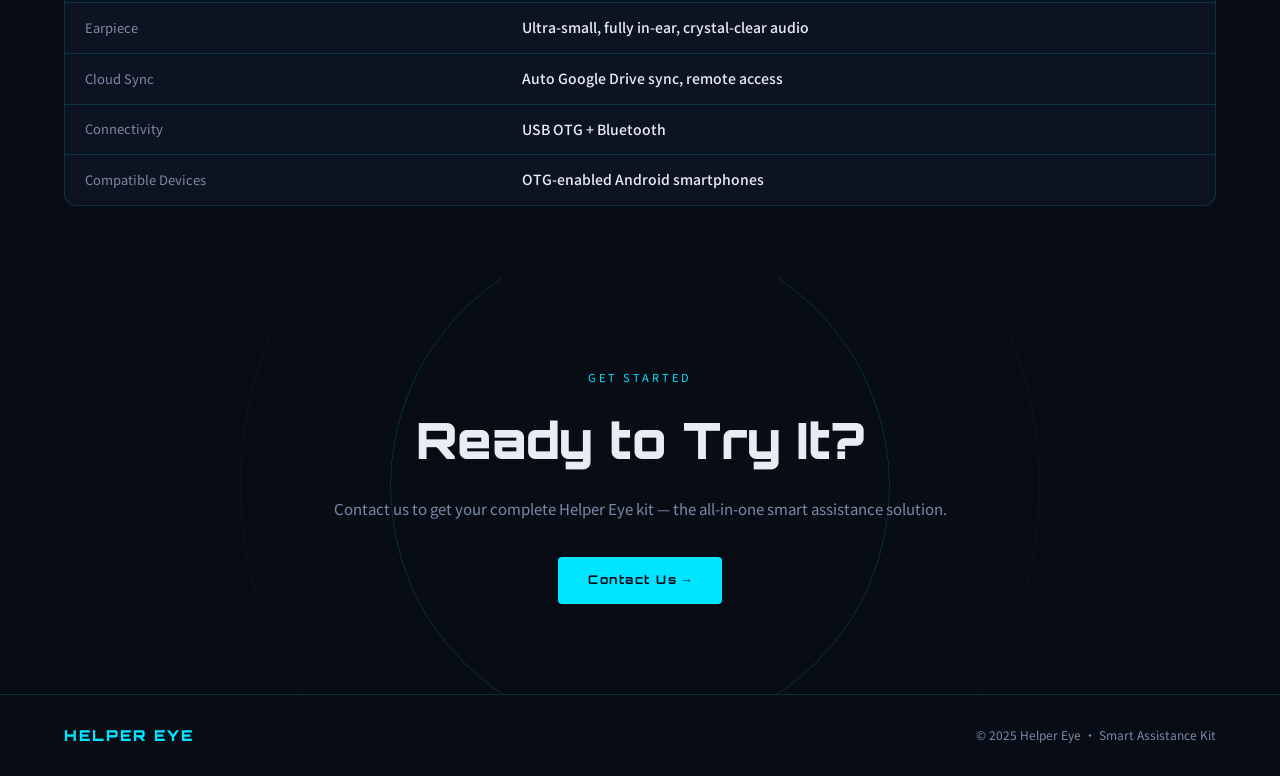
==== commit 665b0480: "Add files via upload" ====
--- a/index.html
+++ b/index.html
@@ -106,7 +106,7 @@
 
     <!-- 05 Full Kit (wide) -->
     <div class="gallery-card gallery-wide">
-      <img src="images/full-kit.jpg" alt="Full Helper Eye Kit" class="gallery-img" style="aspect-ratio:16/6">
+      <img src="images/full-kit.jpg" alt="Full Helper Eye Kit" class="gallery-img" style="aspect-ratio:16/6;object-fit:cover;">
       <div class="gallery-label">
         <div class="gallery-label-title"><span class="en">Full Helper Eye Kit</span><span class="zh">Helper Eye 完整套装</span></div>
         <div class="gallery-label-sub"><span class="en">All 4 components together</span><span class="zh">四件套装完整展示</span></div>
--- a/style.css
+++ b/style.css
@@ -102,13 +102,13 @@
 
 /* ── HERO ── */
 .hero {
-  min-height: 92vh;
+  min-height: auto;
   display: flex;
   flex-direction: column;
   align-items: center;
   justify-content: center;
   text-align: center;
-  padding: 80px 5% 60px;
+  padding: 100px 5% 72px;
   position: relative;
   overflow: hidden;
 }
@@ -182,15 +182,16 @@
   position: relative;
   z-index: 1;
   margin-top: 56px;
-  width: 160px;
-  height: 160px;
+  width: 110px;
+  height: 110px;
   display: flex;
   align-items: center;
   justify-content: center;
+  flex-shrink: 0;
 }
 .hero-logo-img {
-  width: 140px;
-  height: 140px;
+  width: 110px;
+  height: 110px;
   object-fit: contain;
   border-radius: 50%;
   position: relative;
@@ -198,26 +199,26 @@
   animation: hero-logo-pulse 4s ease-in-out infinite;
 }
 @keyframes hero-logo-pulse {
-  0%, 100% { filter: drop-shadow(0 0 12px rgba(0,229,255,0.5)); }
-  50%       { filter: drop-shadow(0 0 28px rgba(0,229,255,0.9)); }
+  0%, 100% { filter: drop-shadow(0 0 10px rgba(0,229,255,0.5)); }
+  50%       { filter: drop-shadow(0 0 22px rgba(0,229,255,0.9)); }
 }
 .hero-logo-ring {
   position: absolute;
   border-radius: 50%;
-  border: 1px solid rgba(0,229,255,0.3);
+  border: 1px solid rgba(0,229,255,0.35);
   animation: hero-ring-expand 3s ease-out infinite;
 }
 .hero-logo-ring.r1 {
-  width: 160px; height: 160px;
+  width: 110px; height: 110px;
   animation-delay: 0s;
 }
 .hero-logo-ring.r2 {
-  width: 160px; height: 160px;
+  width: 110px; height: 110px;
   animation-delay: 1.5s;
 }
 @keyframes hero-ring-expand {
   0%   { transform: scale(1);   opacity: 0.5; }
-  100% { transform: scale(1.6); opacity: 0; }
+  100% { transform: scale(1.9); opacity: 0; }
 }
 
 /* ── SECTIONS ── */
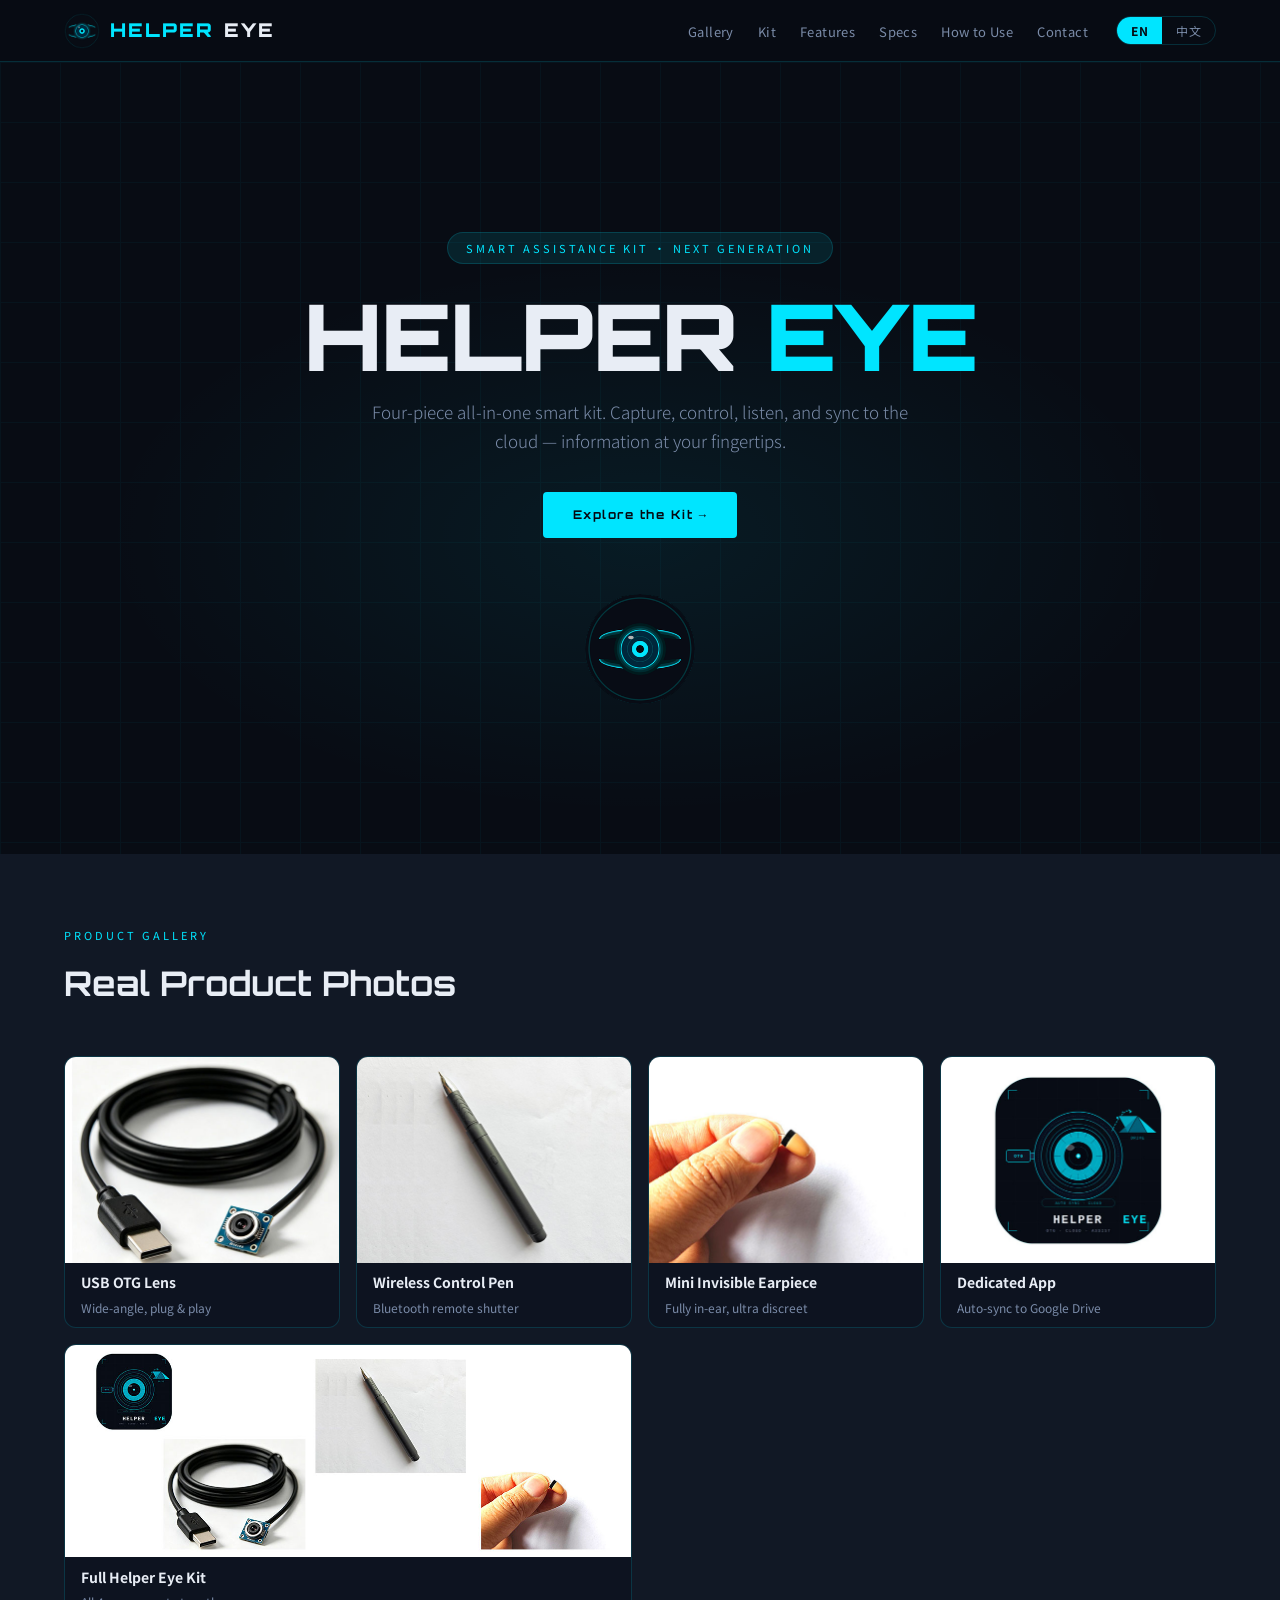
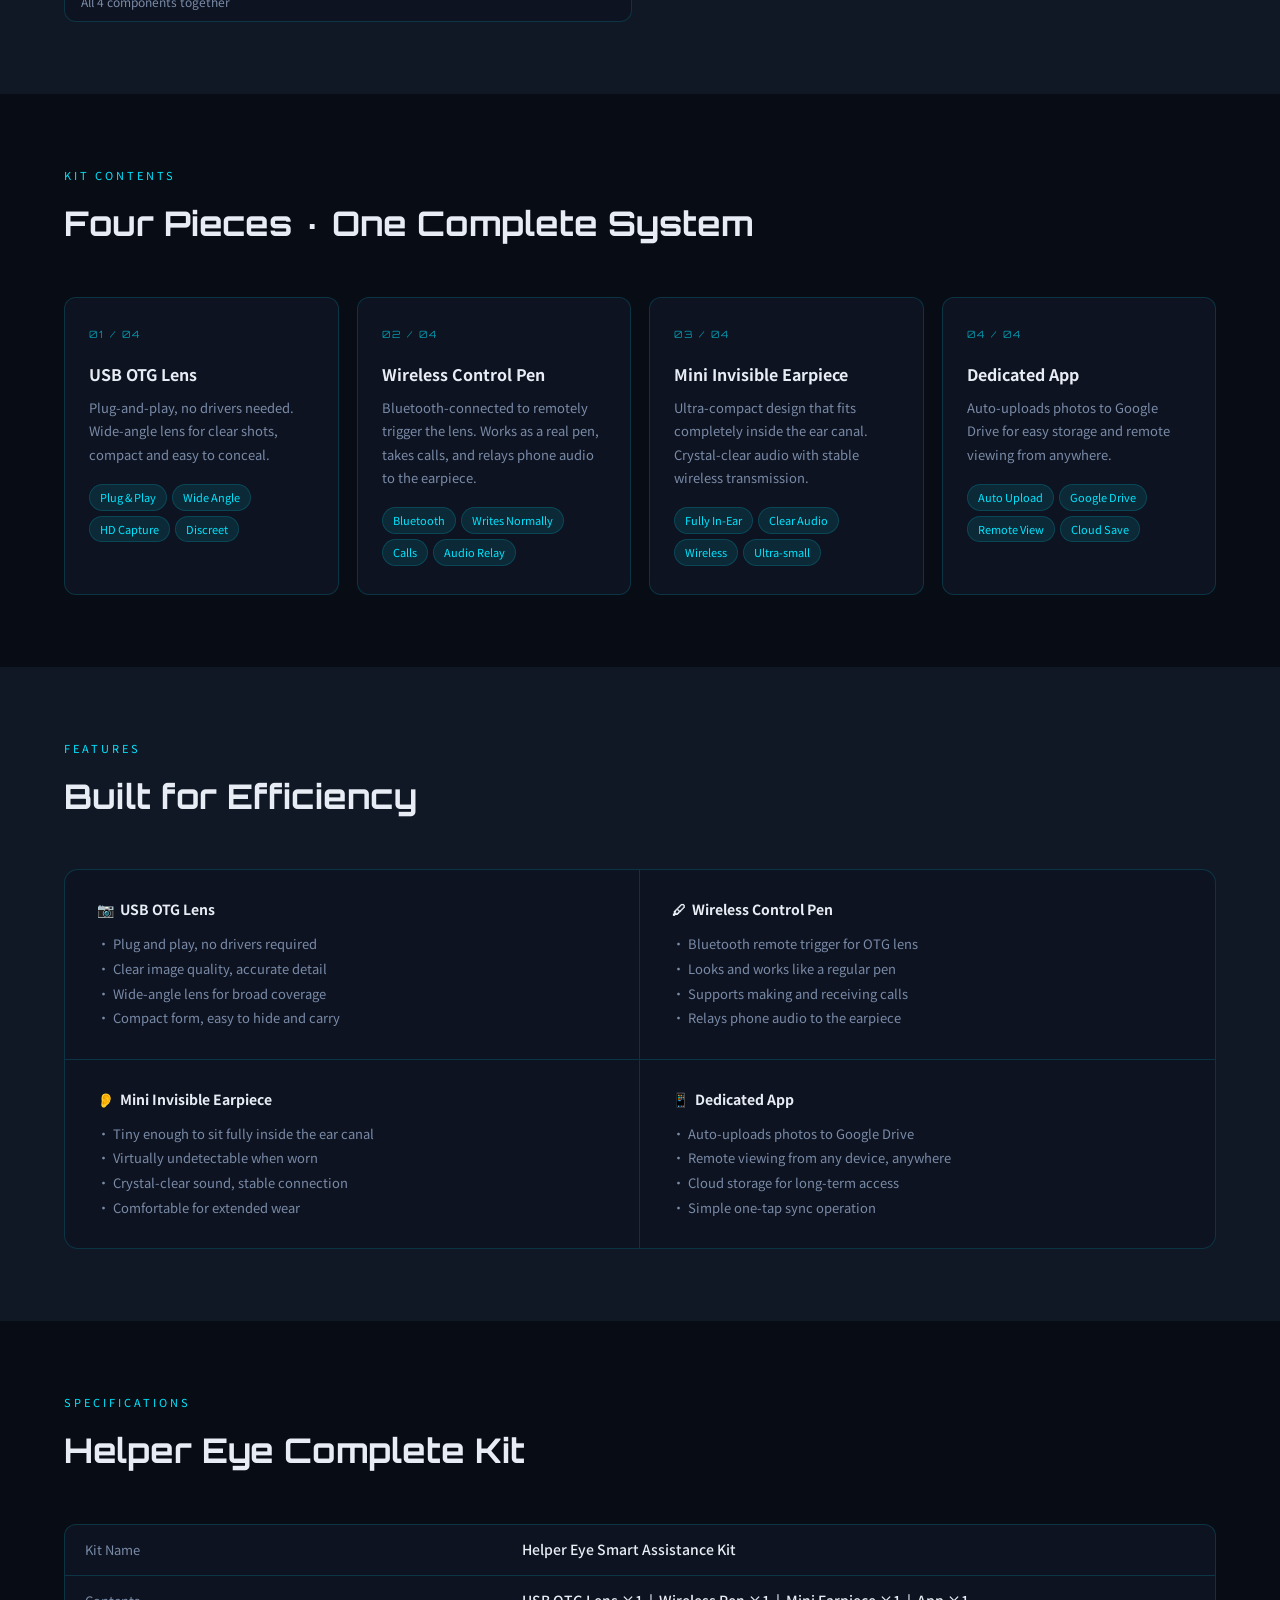
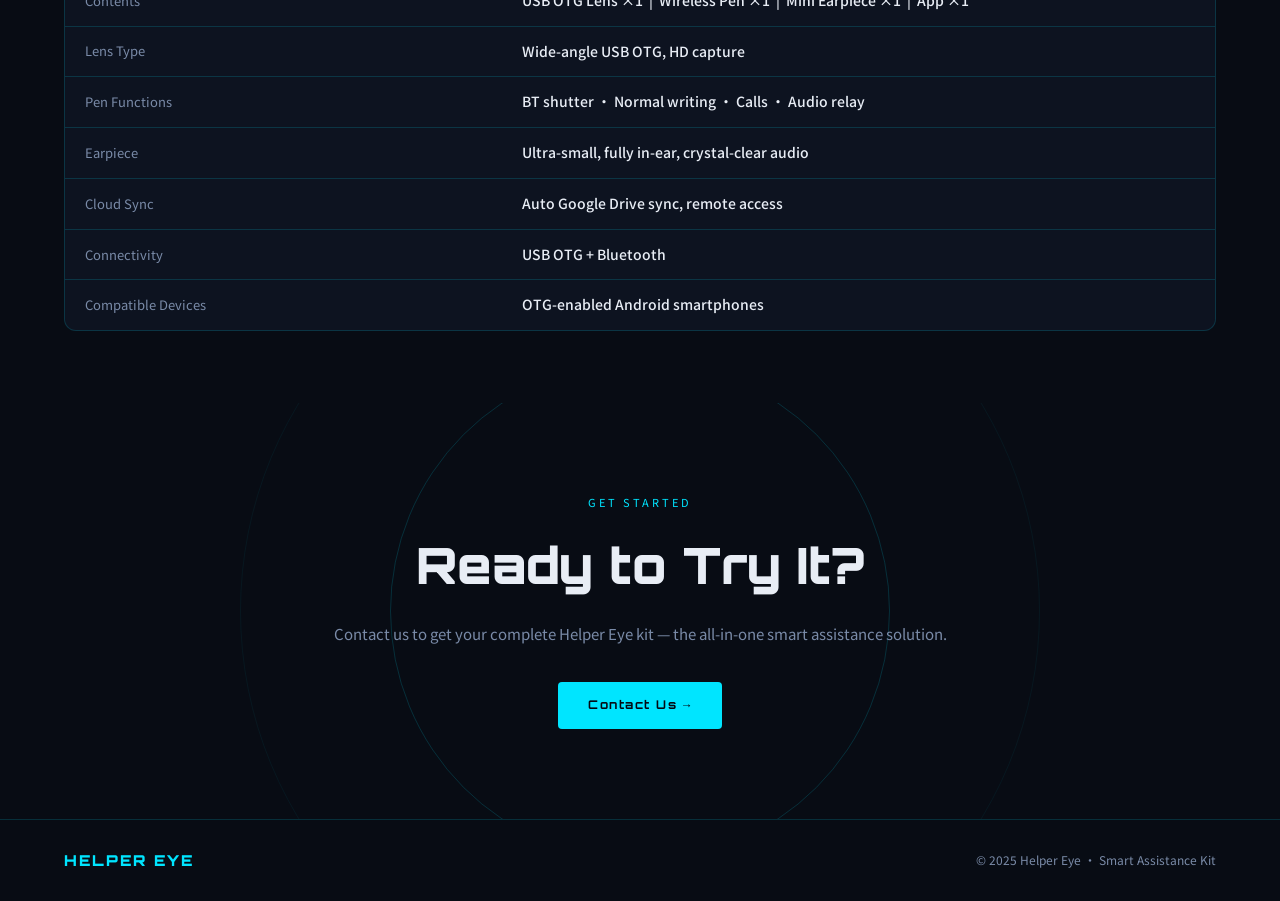
==== commit 590994d1: "Update index.html" ====
--- a/index.html
+++ b/index.html
@@ -106,7 +106,7 @@
 
     <!-- 05 Full Kit (wide) -->
     <div class="gallery-card gallery-wide">
-      <img src="images/full-kit.jpg" alt="Full Helper Eye Kit" class="gallery-img" style="aspect-ratio:16/6;object-fit:cover;">
+      <img src="images/full-kit.jpg" alt="Full Helper Eye Kit" class="gallery-img" style="aspect-ratio:16/6; object-fit:cover;">
       <div class="gallery-label">
         <div class="gallery-label-title"><span class="en">Full Helper Eye Kit</span><span class="zh">Helper Eye 完整套装</span></div>
         <div class="gallery-label-sub"><span class="en">All 4 components together</span><span class="zh">四件套装完整展示</span></div>
--- a/style.css
+++ b/style.css
@@ -102,13 +102,13 @@
 
 /* ── HERO ── */
 .hero {
-  min-height: auto;
+  min-height: 88vh;
   display: flex;
   flex-direction: column;
   align-items: center;
   justify-content: center;
   text-align: center;
-  padding: 100px 5% 72px;
+  padding: 100px 5% 80px;
   position: relative;
   overflow: hidden;
 }
@@ -279,7 +279,13 @@
   letter-spacing: 1px;
   opacity: 0.5;
 }
-.gallery-label { padding: 14px 16px; }
+.gallery-label {
+  padding: 14px 16px;
+  height: 64px;
+  display: flex;
+  flex-direction: column;
+  justify-content: center;
+}
 .gallery-label-title { font-size: 14px; font-weight: 700; color: var(--text); margin-bottom: 3px; }
 .gallery-label-sub { font-size: 12px; color: var(--text-dim); }
 
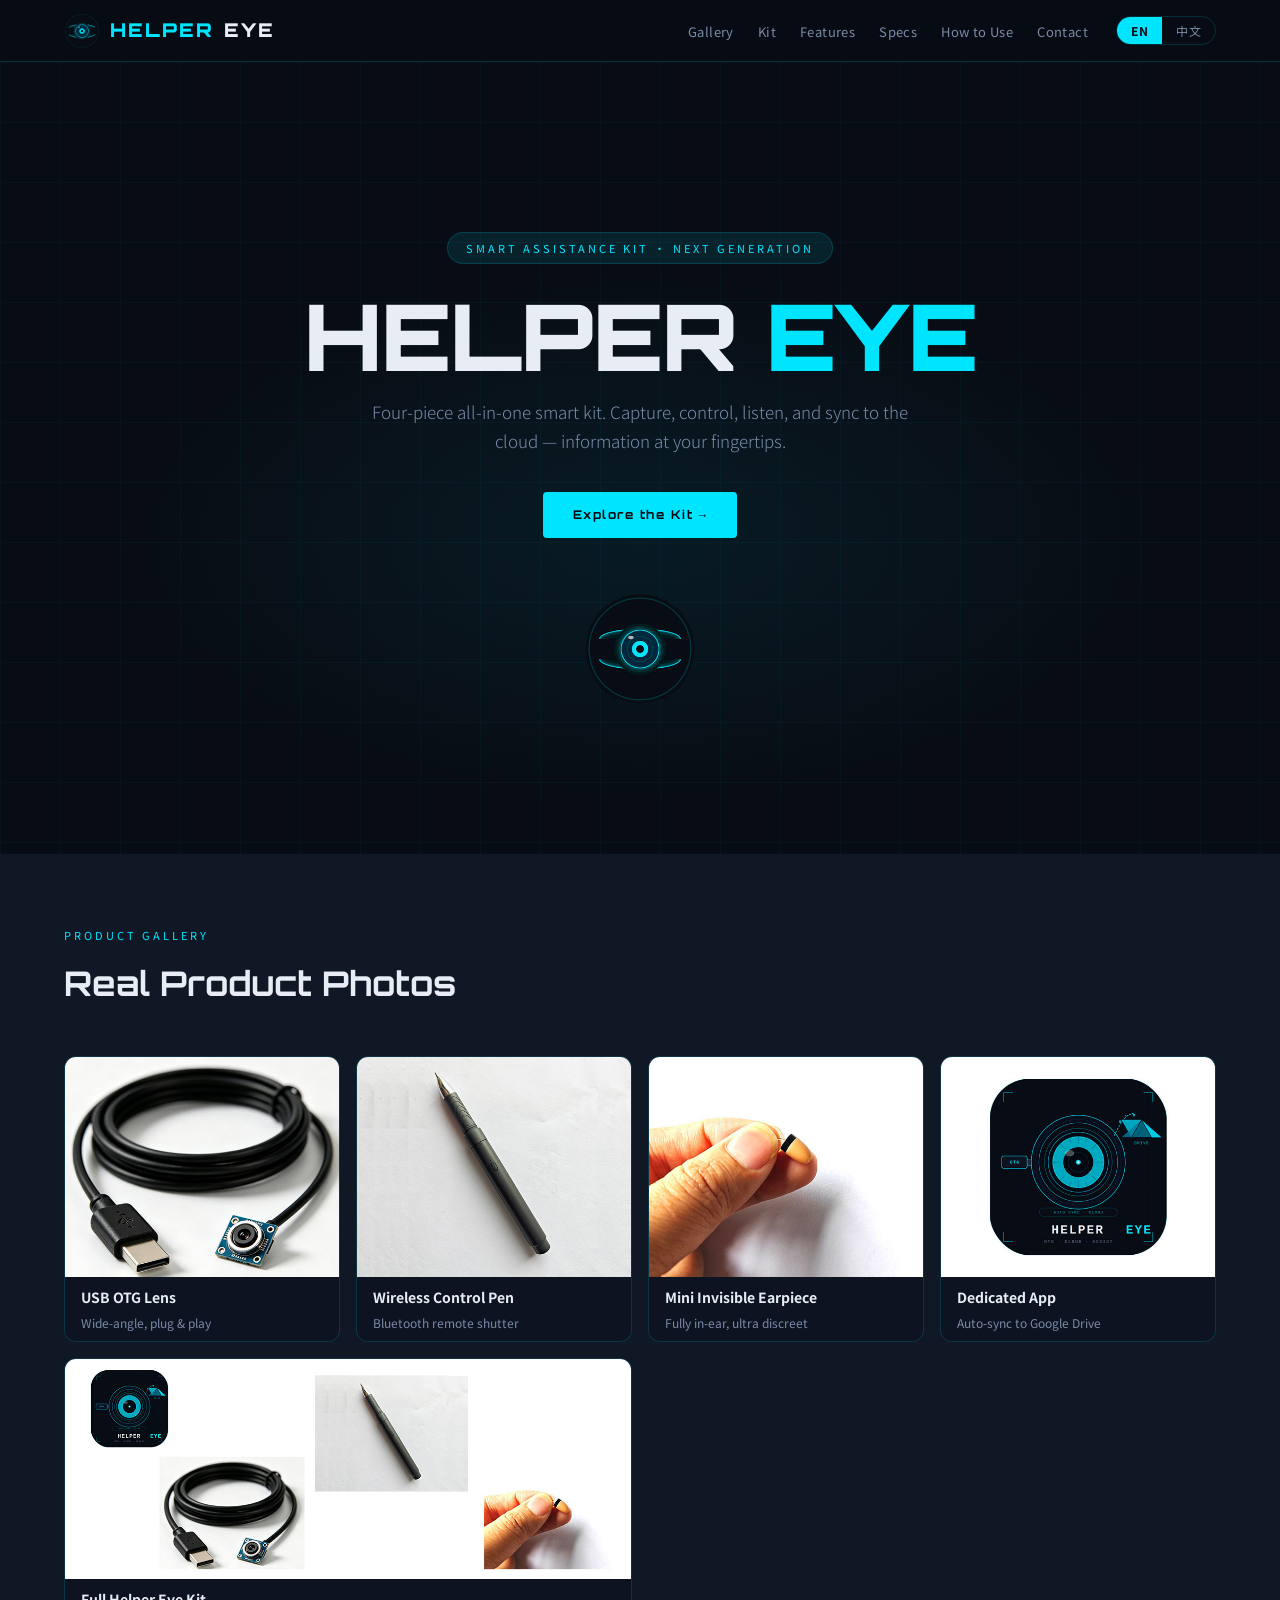
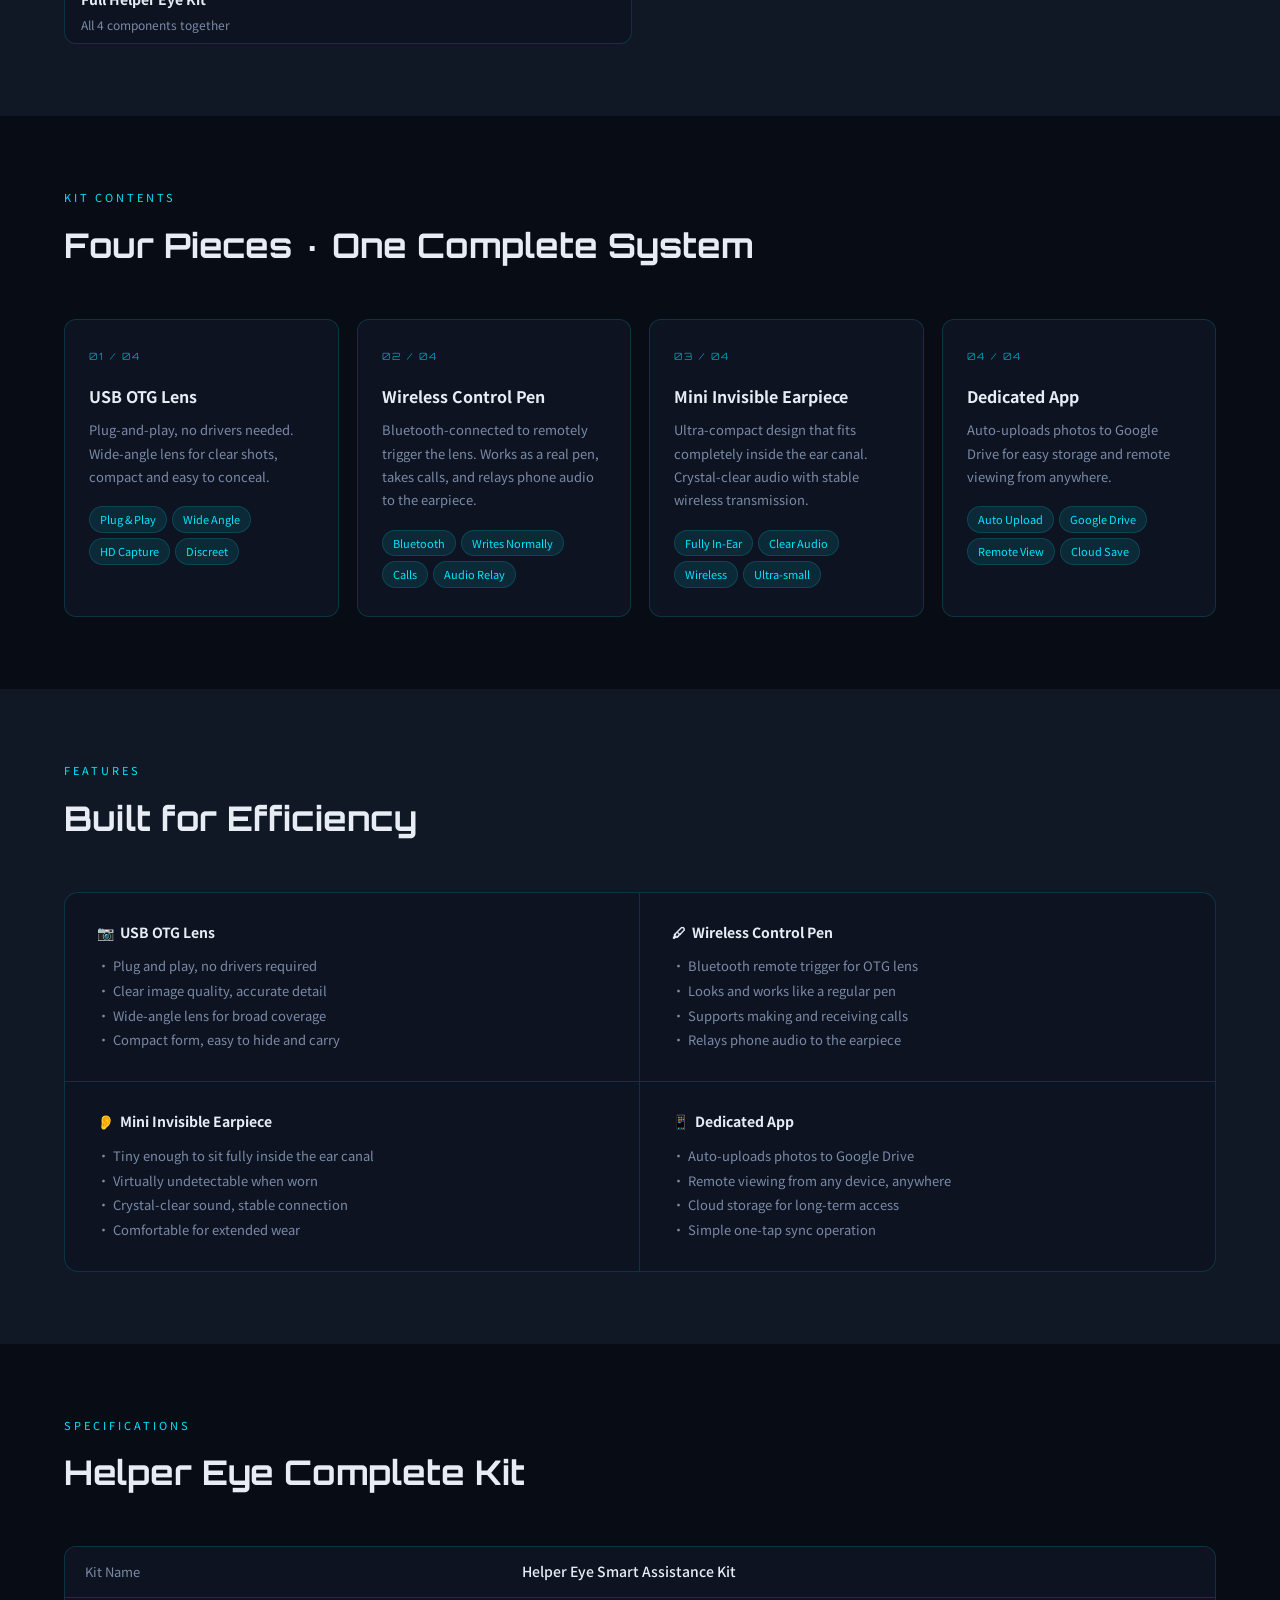
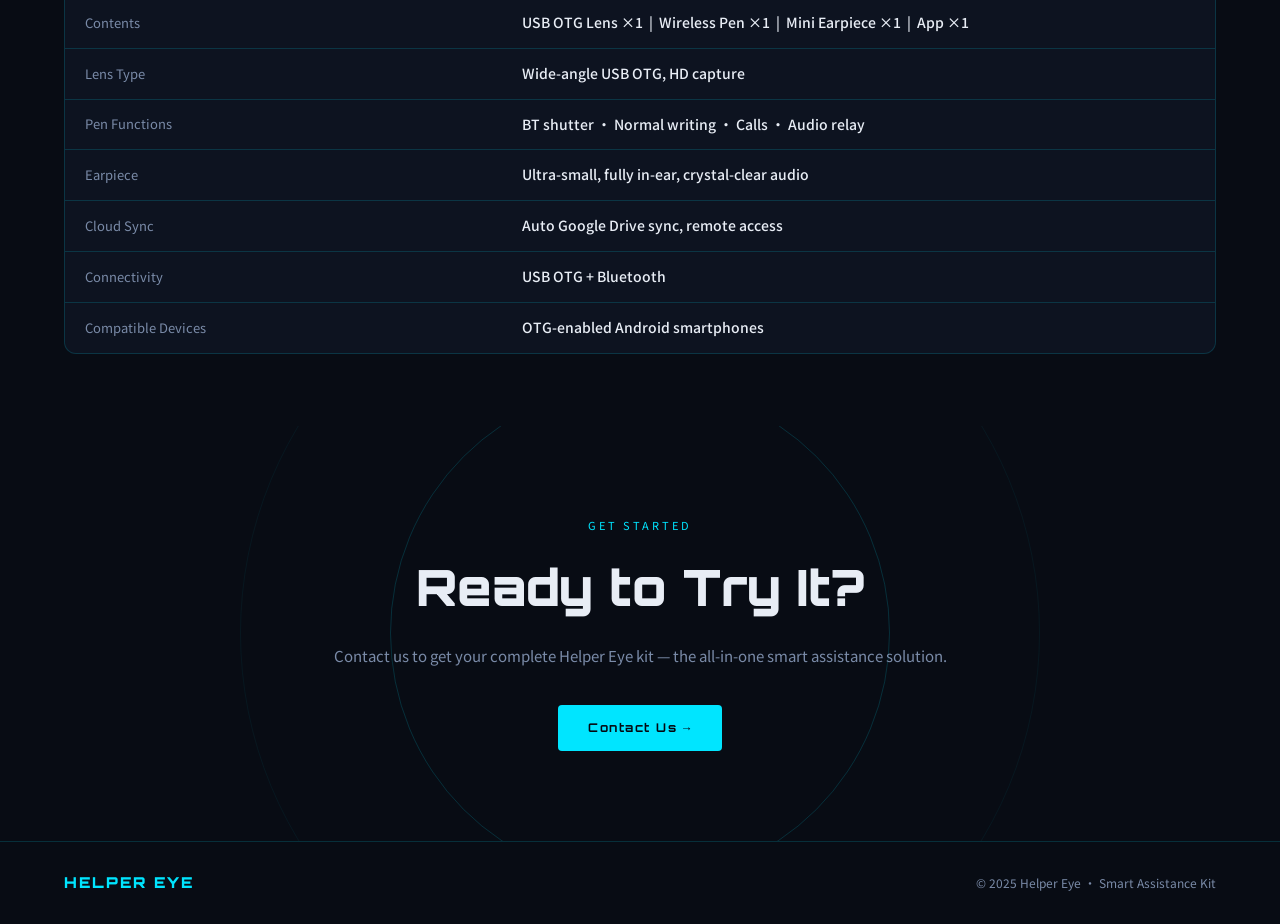
==== commit 895c1a55: "Add files via upload" ====
--- a/index.html
+++ b/index.html
@@ -106,7 +106,7 @@
 
     <!-- 05 Full Kit (wide) -->
     <div class="gallery-card gallery-wide">
-      <img src="images/full-kit.jpg" alt="Full Helper Eye Kit" class="gallery-img" style="aspect-ratio:16/6; object-fit:cover;">
+      <img src="images/full-kit.jpg" alt="Full Helper Eye Kit" class="gallery-img">
       <div class="gallery-label">
         <div class="gallery-label-title"><span class="en">Full Helper Eye Kit</span><span class="zh">Helper Eye 完整套装</span></div>
         <div class="gallery-label-sub"><span class="en">All 4 components together</span><span class="zh">四件套装完整展示</span></div>
--- a/style.css
+++ b/style.css
@@ -244,6 +244,7 @@
   display: grid;
   grid-template-columns: repeat(auto-fit, minmax(220px, 1fr));
   gap: 16px;
+  align-items: stretch;
 }
 .gallery-card {
   border-radius: 12px;
@@ -252,14 +253,17 @@
   background: var(--bg2);
   transition: border-color 0.3s, transform 0.3s;
   cursor: pointer;
+  display: flex;
+  flex-direction: column;
 }
 .gallery-card:hover { border-color: var(--primary); transform: translateY(-4px); }
 .gallery-wide { grid-column: span 2; }
 .gallery-img {
   width: 100%;
-  aspect-ratio: 4 / 3;
+  height: 220px;
   object-fit: cover;
   display: block;
+  flex-shrink: 0;
 }
 .gallery-placeholder {
   width: 100%;
